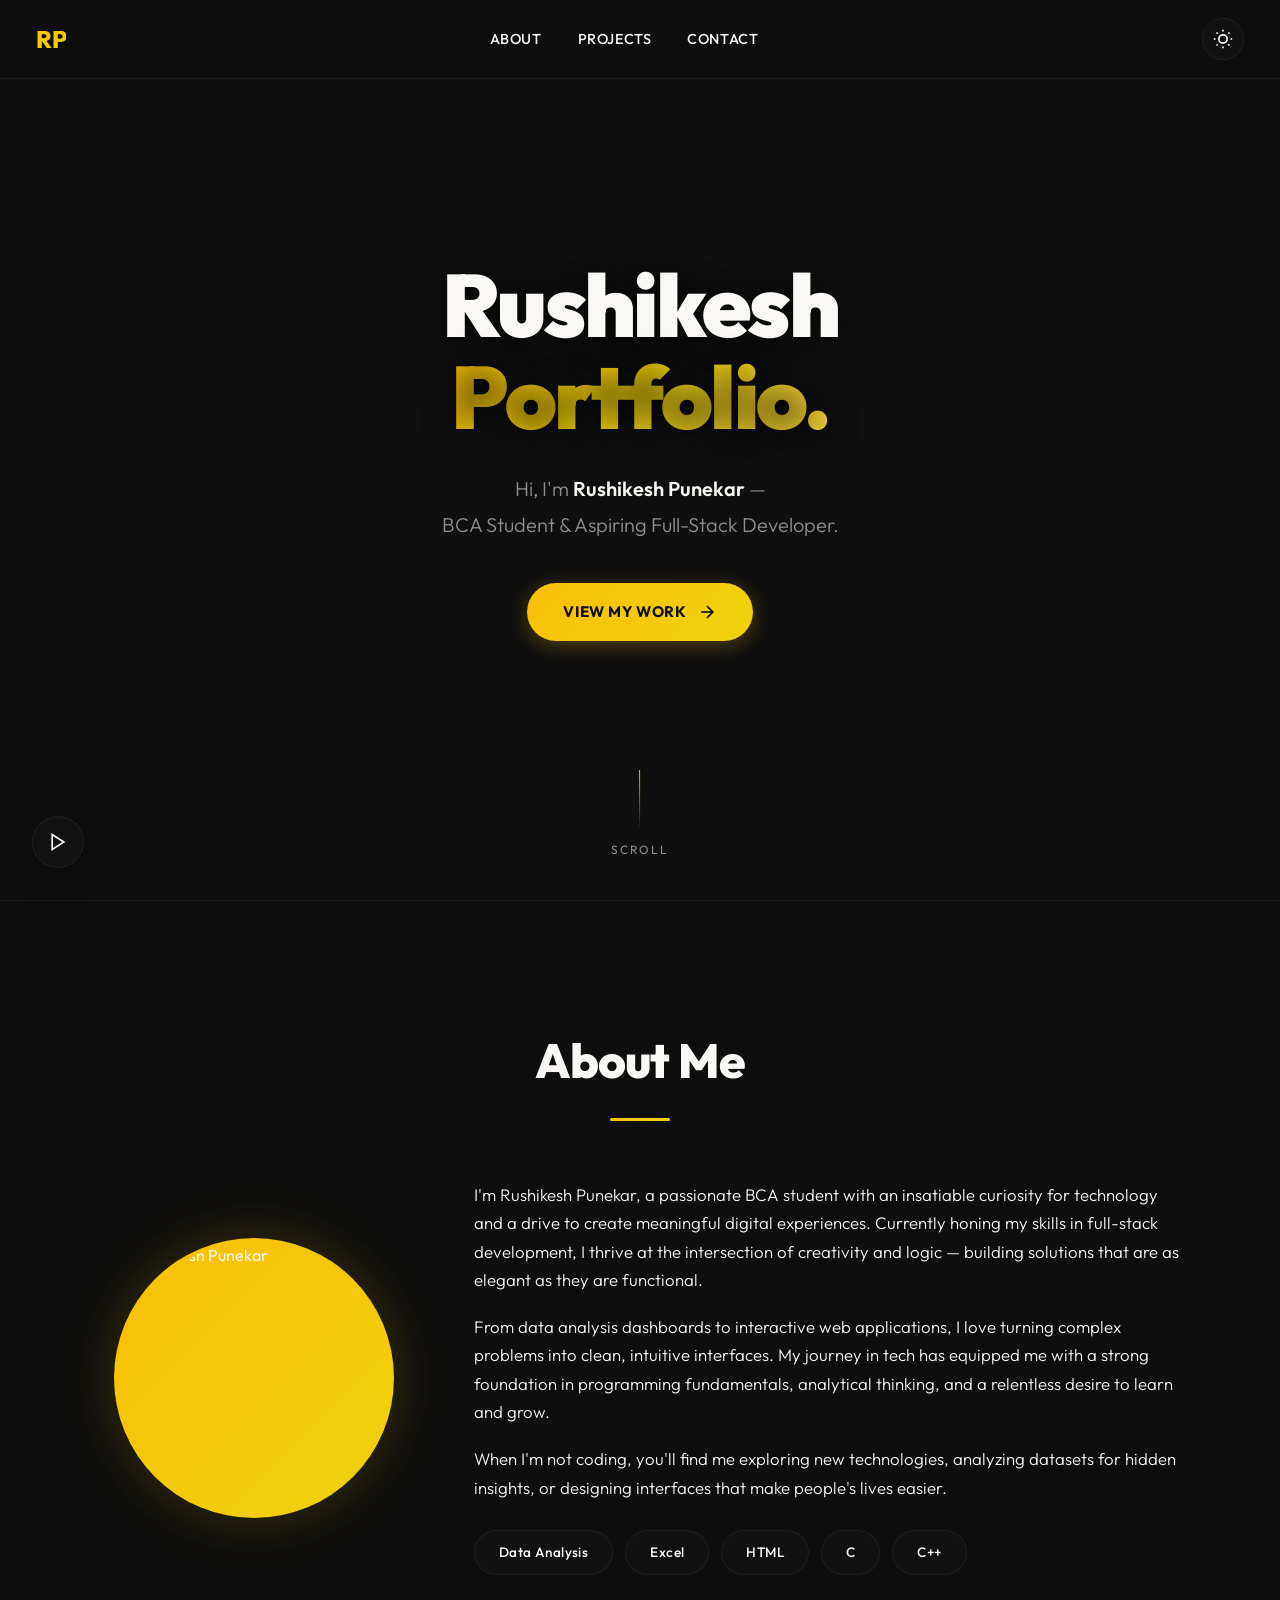
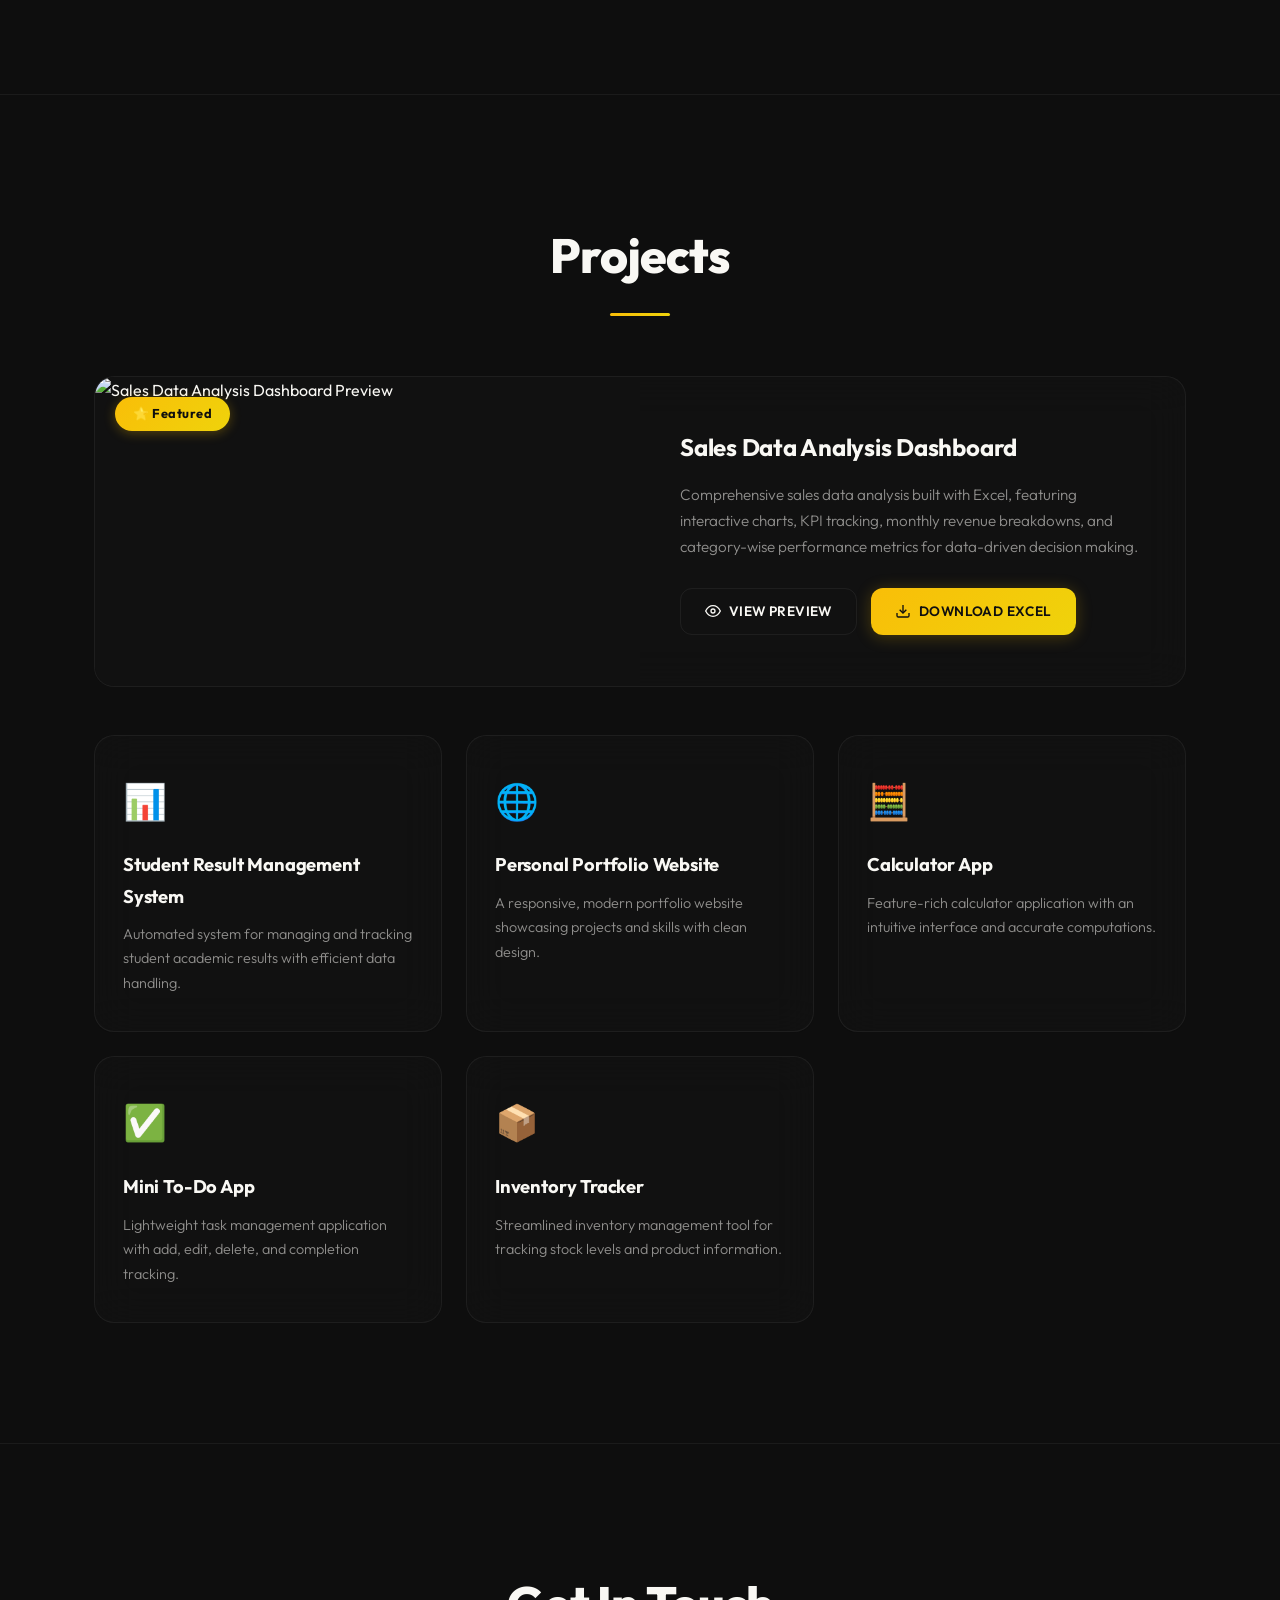
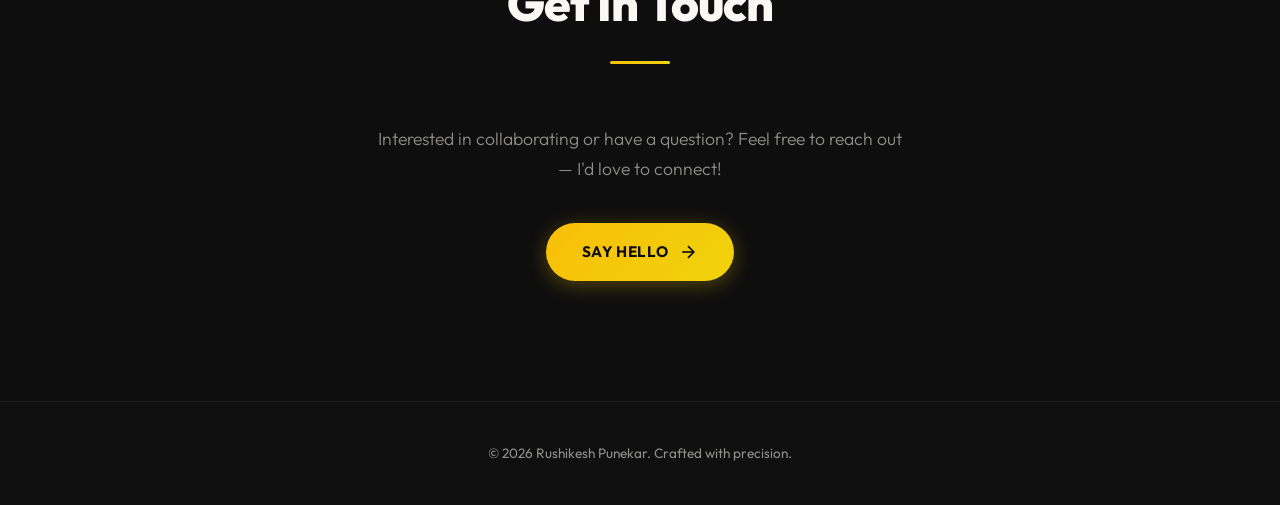
==== index.html @ 8be7f8ee "Add files via upload" ====
<!DOCTYPE html>
<html lang="en" data-theme="dark">

<head>
  <meta charset="UTF-8" />
  <meta name="viewport" content="width=device-width, initial-scale=1.0" />
  <title>Rushikesh Punekar — Developer Portfolio</title>
  <meta name="description"
    content="Portfolio of Rushikesh Punekar — BCA Student & Aspiring Full-Stack Developer. Data Analysis, Web Development, and more." />
  <meta name="theme-color" content="#0F0F0F" />
  <link rel="preconnect" href="https://fonts.googleapis.com" />
  <link rel="preconnect" href="https://fonts.gstatic.com" crossorigin />
  <link href="https://fonts.googleapis.com/css2?family=Outfit:wght@300;400;500;600;700;800;900&display=swap"
    rel="stylesheet" />
  <link rel="stylesheet" href="styles.css" />
</head>

<body>

  <!-- ========== 3D SPLINE BACKGROUND ========== -->
  <div class="spline-bg" id="splineBg" aria-hidden="true"></div>

  <!-- ========== NAVIGATION ========== -->
  <nav class="nav" id="nav">
    <a href="#hero" class="nav__logo">RP</a>
    <ul class="nav__links">
      <li><a href="#about">About</a></li>
      <li><a href="#projects">Projects</a></li>
      <li><a href="#contact">Contact</a></li>
    </ul>
    <button class="theme-toggle" id="themeToggle" aria-label="Toggle theme">
      <svg class="theme-toggle__icon theme-toggle__icon--sun" viewBox="0 0 24 24" fill="none" stroke="currentColor"
        stroke-width="2">
        <circle cx="12" cy="12" r="5"></circle>
        <line x1="12" y1="1" x2="12" y2="3"></line>
        <line x1="12" y1="21" x2="12" y2="23"></line>
        <line x1="4.22" y1="4.22" x2="5.64" y2="5.64"></line>
        <line x1="18.36" y1="18.36" x2="19.78" y2="19.78"></line>
        <line x1="1" y1="12" x2="3" y2="12"></line>
        <line x1="21" y1="12" x2="23" y2="12"></line>
        <line x1="4.22" y1="19.78" x2="5.64" y2="18.36"></line>
        <line x1="18.36" y1="5.64" x2="19.78" y2="4.22"></line>
      </svg>
      <svg class="theme-toggle__icon theme-toggle__icon--moon" viewBox="0 0 24 24" fill="none" stroke="currentColor"
        stroke-width="2">
        <path d="M21 12.79A9 9 0 1 1 11.21 3 7 7 0 0 0 21 12.79z"></path>
      </svg>
    </button>
    <button class="nav__burger" id="navBurger" aria-label="Menu">
      <span></span><span></span><span></span>
    </button>
  </nav>

  <!-- ========== MOBILE MENU ========== -->
  <div class="mobile-menu" id="mobileMenu">
    <ul>
      <li><a href="#about">About</a></li>
      <li><a href="#projects">Projects</a></li>
      <li><a href="#contact">Contact</a></li>
    </ul>
  </div>

  <!-- ========== HERO SECTION ========== -->
  <section class="hero" id="hero">
    <div class="hero__content reveal">
      <h1 class="hero__headline">
        <span class="hero__line">Rushikesh</span>
        <span class="hero__line hero__line--gold">Portfolio.</span>
      </h1>
      <p class="hero__subtext">
        Hi, I'm <strong>Rushikesh Punekar</strong> —<br />
        BCA Student &amp; Aspiring Full-Stack Developer.
      </p>
      <a href="#projects" class="hero__cta">
        View My Work
        <svg width="20" height="20" viewBox="0 0 24 24" fill="none" stroke="currentColor" stroke-width="2">
          <line x1="5" y1="12" x2="19" y2="12"></line>
          <polyline points="12 5 19 12 12 19"></polyline>
        </svg>
      </a>
    </div>
    <div class="hero__scroll-indicator">
      <div class="hero__scroll-line"></div>
      <span>Scroll</span>
    </div>
  </section>

  <!-- ========== ABOUT SECTION ========== -->
  <section class="about" id="about">
    <div class="container">
      <h2 class="section-title reveal">About Me</h2>
      <div class="about__grid">
        <div class="about__image-wrap reveal">
          <div class="about__image-frame">
            <img src="assets/images/profile.jpg" alt="Rushikesh Punekar" class="about__image" loading="lazy" width="320"
              height="320" />
          </div>
        </div>
        <div class="about__content reveal">
          <p class="about__text">
            I'm Rushikesh Punekar, a passionate BCA student with an insatiable curiosity for technology and a
            drive to create meaningful digital experiences. Currently honing my skills in full-stack development,
            I thrive at the intersection of creativity and logic — building solutions that are as elegant as
            they are functional.
          </p>
          <p class="about__text">
            From data analysis dashboards to interactive web applications, I love turning complex problems
            into clean, intuitive interfaces. My journey in tech has equipped me with a strong foundation
            in programming fundamentals, analytical thinking, and a relentless desire to learn and grow.
          </p>
          <p class="about__text">
            When I'm not coding, you'll find me exploring new technologies, analyzing datasets for hidden
            insights, or designing interfaces that make people's lives easier.
          </p>
          <div class="about__skills">
            <span class="skill-pill">Data Analysis</span>
            <span class="skill-pill">Excel</span>
            <span class="skill-pill">HTML</span>
            <span class="skill-pill">C</span>
            <span class="skill-pill">C++</span>
          </div>
        </div>
      </div>
    </div>
  </section>

  <!-- ========== PROJECTS SECTION ========== -->
  <section class="projects" id="projects">
    <div class="container">
      <h2 class="section-title reveal">Projects</h2>

      <!-- Featured Project -->
      <div class="project-card project-card--featured reveal">
        <span class="project-card__badge">⭐ Featured</span>
        <div class="project-card__inner">
          <div class="project-card__preview">
            <img src="assets/images/dashboredpreview.jpg" alt="Sales Data Analysis Dashboard Preview" loading="lazy"
              width="600" height="340" />
          </div>
          <div class="project-card__info">
            <h3 class="project-card__title">Sales Data Analysis Dashboard</h3>
            <p class="project-card__desc">
              Comprehensive sales data analysis built with Excel, featuring interactive charts,
              KPI tracking, monthly revenue breakdowns, and category-wise performance metrics
              for data-driven decision making.
            </p>
            <div class="project-card__actions">
              <button class="btn btn--outline" id="viewPreviewBtn">
                <svg width="16" height="16" viewBox="0 0 24 24" fill="none" stroke="currentColor" stroke-width="2">
                  <path d="M1 12s4-8 11-8 11 8 11 8-4 8-11 8-11-8-11-8z"></path>
                  <circle cx="12" cy="12" r="3"></circle>
                </svg>
                View Preview
              </button>
              <a href="assets/files/dashbored-rushikesh-punekar.xlsx" download class="btn btn--gold">
                <svg width="16" height="16" viewBox="0 0 24 24" fill="none" stroke="currentColor" stroke-width="2">
                  <path d="M21 15v4a2 2 0 0 1-2 2H5a2 2 0 0 1-2-2v-4"></path>
                  <polyline points="7 10 12 15 17 10"></polyline>
                  <line x1="12" y1="15" x2="12" y2="3"></line>
                </svg>
                Download Excel
              </a>
            </div>
          </div>
        </div>
      </div>

      <!-- Other Projects Grid -->
      <div class="projects__grid">
        <div class="project-card project-card--mini reveal">
          <div class="project-card__icon">📊</div>
          <h3 class="project-card__title">Student Result Management System</h3>
          <p class="project-card__desc">Automated system for managing and tracking student academic results with
            efficient data handling.</p>
        </div>
        <div class="project-card project-card--mini reveal">
          <div class="project-card__icon">🌐</div>
          <h3 class="project-card__title">Personal Portfolio Website</h3>
          <p class="project-card__desc">A responsive, modern portfolio website showcasing projects and skills with clean
            design.</p>
        </div>
        <a href="assets/files/calculator.html" target="_blank" class="project-card project-card--mini reveal"
          style="display: block;">
          <div class="project-card__icon">🧮</div>
          <h3 class="project-card__title">Calculator App</h3>
          <p class="project-card__desc">Feature-rich calculator application with an intuitive interface and accurate
            computations.</p>
        </a>
        <div class="project-card project-card--mini reveal">
          <div class="project-card__icon">✅</div>
          <h3 class="project-card__title">Mini To-Do App</h3>
          <p class="project-card__desc">Lightweight task management application with add, edit, delete, and completion
            tracking.</p>
        </div>
        <div class="project-card project-card--mini reveal">
          <div class="project-card__icon">📦</div>
          <h3 class="project-card__title">Inventory Tracker</h3>
          <p class="project-card__desc">Streamlined inventory management tool for tracking stock levels and product
            information.</p>
        </div>
      </div>
    </div>
  </section>

  <!-- ========== CONTACT SECTION ========== -->
  <section class="contact" id="contact">
    <div class="container">
      <h2 class="section-title reveal">Get In Touch</h2>
      <p class="contact__text reveal">
        Interested in collaborating or have a question? Feel free to reach out — I'd love to connect!
      </p>
      <a href="mailto:rushikeshpunekar@example.com" class="hero__cta reveal" style="display:inline-flex;">
        Say Hello
        <svg width="20" height="20" viewBox="0 0 24 24" fill="none" stroke="currentColor" stroke-width="2">
          <line x1="5" y1="12" x2="19" y2="12"></line>
          <polyline points="12 5 19 12 12 19"></polyline>
        </svg>
      </a>
    </div>
  </section>

  <!-- ========== FOOTER ========== -->
  <footer class="footer">
    <p>&copy; 2026 Rushikesh Punekar. Crafted with precision.</p>
  </footer>

  <!-- ========== PREVIEW MODAL ========== -->
  <div class="modal" id="previewModal">
    <div class="modal__overlay"></div>
    <div class="modal__content">
      <button class="modal__close" id="modalClose" aria-label="Close preview">&times;</button>
      <img src="assets/images/dashboredpreview.jpg" alt="Dashboard Preview Full" loading="lazy" />
    </div>
  </div>

  <!-- ========== MUSIC TOGGLE ========== -->
  <button class="music-toggle" id="musicToggle" aria-label="Toggle background music">
    <svg class="music-toggle__icon music-toggle__icon--play" viewBox="0 0 24 24" fill="none" stroke="currentColor"
      stroke-width="2">
      <polygon points="5 3 19 12 5 21 5 3"></polygon>
    </svg>
    <svg class="music-toggle__icon music-toggle__icon--pause" viewBox="0 0 24 24" fill="none" stroke="currentColor"
      stroke-width="2">
      <rect x="6" y="4" width="4" height="16"></rect>
      <rect x="14" y="4" width="4" height="16"></rect>
    </svg>
  </button>
  <audio id="bgMusic" preload="none" loop>
    <source src="assets/audio/background-music.mp4" type="audio/mp4" />
  </audio>

  <script src="script.js"></script>
</body>

</html>
---- styles.css ----
/* ===========================================================
   FERRARI-THEMED PORTFOLIO — STYLES
   =========================================================== */

/* ---- Reset & Base ---- */
*,
*::before,
*::after {
  margin: 0;
  padding: 0;
  box-sizing: border-box;
}

:root {
  /* Typography */
  --font: 'Outfit', system-ui, -apple-system, sans-serif;

  /* Transition */
  --theme-transition: background-color 0.5s ease, color 0.5s ease, border-color 0.5s ease, box-shadow 0.5s ease;

  /* Layout */
  --max-width: 1140px;
  --section-padding: 120px 0;
  --radius: 20px;
  --radius-sm: 12px;
  --radius-pill: 50px;
}

/* ---- Theme: Dark (default) ---- */
[data-theme="dark"] {
  --bg: #0F0F0F;
  --bg-glass: rgba(20, 20, 20, 0.6);
  --bg-glass-border: rgba(249, 190, 8, 0.08);
  --text: #F9F8F4;
  --text-muted: rgba(249, 248, 244, 0.55);
  --gold: #F9BE08;
  --gold-accent: #EFD30B;
  --card-bg: rgba(20, 20, 20, 0.55);
  --card-border: rgba(255, 255, 255, 0.06);
  --card-hover-border: rgba(249, 190, 8, 0.25);
  --nav-bg: rgba(15, 15, 15, 0.75);
  --shadow-gold: 0 0 40px rgba(249, 190, 8, 0.12);
  --shadow-card: 0 8px 32px rgba(0, 0, 0, 0.35);
}

/* ---- Theme: Light ---- */
[data-theme="light"] {
  --bg: #F9F8F4;
  --bg-glass: rgba(255, 255, 255, 0.65);
  --bg-glass-border: rgba(249, 190, 8, 0.12);
  --text: #1A1A19;
  --text-muted: rgba(26, 26, 25, 0.55);
  --gold: #F9BE08;
  --gold-accent: #EFD30B;
  --card-bg: rgba(255, 255, 255, 0.6);
  --card-border: rgba(0, 0, 0, 0.08);
  --card-hover-border: rgba(249, 190, 8, 0.35);
  --nav-bg: rgba(249, 248, 244, 0.8);
  --shadow-gold: 0 0 40px rgba(249, 190, 8, 0.18);
  --shadow-card: 0 8px 32px rgba(0, 0, 0, 0.08);
}

html {
  scroll-behavior: smooth;
  font-size: 16px;
}

body {
  font-family: var(--font);
  background: var(--bg);
  color: var(--text);
  line-height: 1.7;
  overflow-x: hidden;
  transition: var(--theme-transition);
  -webkit-font-smoothing: antialiased;
  -moz-osx-font-smoothing: grayscale;
}

a {
  color: inherit;
  text-decoration: none;
}

img {
  max-width: 100%;
  display: block;
}

button {
  cursor: pointer;
  border: none;
  background: none;
  font-family: var(--font);
  color: var(--text);
}

.container {
  max-width: var(--max-width);
  margin: 0 auto;
  padding: 0 24px;
}

/* ===========================================================
   3D SPLINE BACKGROUND
   =========================================================== */
.spline-bg {
  position: fixed;
  inset: 0;
  z-index: -2;
  pointer-events: none;
  overflow: hidden;
}

.spline-bg iframe {
  width: 100%;
  height: 100%;
  border: none;
}

/* ===========================================================
   NAVIGATION
   =========================================================== */
.nav {
  position: fixed;
  top: 0;
  left: 0;
  width: 100%;
  z-index: 100;
  display: flex;
  align-items: center;
  justify-content: space-between;
  padding: 18px 36px;
  background: var(--nav-bg);
  backdrop-filter: blur(20px);
  -webkit-backdrop-filter: blur(20px);
  border-bottom: 1px solid var(--card-border);
  transition: var(--theme-transition);
}

.nav__logo {
  font-size: 1.5rem;
  font-weight: 800;
  letter-spacing: -0.02em;
  background: linear-gradient(135deg, var(--gold), var(--gold-accent));
  -webkit-background-clip: text;
  -webkit-text-fill-color: transparent;
  background-clip: text;
}

.nav__links {
  display: flex;
  list-style: none;
  gap: 36px;
}

.nav__links a {
  font-size: 0.9rem;
  font-weight: 500;
  letter-spacing: 0.04em;
  text-transform: uppercase;
  position: relative;
  transition: color 0.3s ease;
}

.nav__links a::after {
  content: '';
  position: absolute;
  bottom: -4px;
  left: 0;
  width: 0;
  height: 2px;
  background: var(--gold);
  transition: width 0.3s ease;
}

.nav__links a:hover {
  color: var(--gold);
}

.nav__links a:hover::after {
  width: 100%;
}

.theme-toggle {
  width: 42px;
  height: 42px;
  border-radius: 50%;
  display: flex;
  align-items: center;
  justify-content: center;
  background: var(--bg-glass);
  border: 1px solid var(--card-border);
  transition: var(--theme-transition), transform 0.3s ease;
  margin-left: 20px;
}

.theme-toggle:hover {
  transform: rotate(30deg) scale(1.1);
  border-color: var(--gold);
}

.theme-toggle__icon {
  width: 20px;
  height: 20px;
}

[data-theme="dark"] .theme-toggle__icon--sun {
  display: block;
}

[data-theme="dark"] .theme-toggle__icon--moon {
  display: none;
}

[data-theme="light"] .theme-toggle__icon--sun {
  display: none;
}

[data-theme="light"] .theme-toggle__icon--moon {
  display: block;
}

.nav__burger {
  display: none;
  flex-direction: column;
  gap: 5px;
  padding: 6px;
  z-index: 110;
}

.nav__burger span {
  display: block;
  width: 24px;
  height: 2px;
  background: var(--text);
  transition: all 0.3s ease;
  border-radius: 2px;
}

.nav__burger.active span:nth-child(1) {
  transform: translateY(7px) rotate(45deg);
}

.nav__burger.active span:nth-child(2) {
  opacity: 0;
}

.nav__burger.active span:nth-child(3) {
  transform: translateY(-7px) rotate(-45deg);
}

/* Mobile menu */
.mobile-menu {
  position: fixed;
  top: 0;
  right: -100%;
  width: 280px;
  height: 100vh;
  background: var(--nav-bg);
  backdrop-filter: blur(30px);
  -webkit-backdrop-filter: blur(30px);
  z-index: 105;
  display: flex;
  align-items: center;
  justify-content: center;
  transition: right 0.4s cubic-bezier(0.4, 0, 0.2, 1);
}

.mobile-menu.active {
  right: 0;
}

.mobile-menu ul {
  list-style: none;
  text-align: center;
}

.mobile-menu ul li {
  margin-bottom: 32px;
}

.mobile-menu ul a {
  font-size: 1.3rem;
  font-weight: 600;
  letter-spacing: 0.06em;
  text-transform: uppercase;
  transition: color 0.3s ease;
}

.mobile-menu ul a:hover {
  color: var(--gold);
}

/* ===========================================================
   HERO SECTION
   =========================================================== */
.hero {
  min-height: 100vh;
  display: flex;
  align-items: center;
  justify-content: center;
  position: relative;
  padding: 0 24px;
  text-align: center;
}

.hero__content {
  max-width: 800px;
  background: radial-gradient(ellipse at center, rgba(15, 15, 15, 0.55) 0%, transparent 75%);
  padding: 60px 40px;
  border-radius: 40px;
}

.hero__headline {
  font-size: clamp(2.8rem, 7vw, 5.5rem);
  font-weight: 900;
  line-height: 1.05;
  letter-spacing: -0.03em;
  margin-bottom: 28px;
  text-shadow: 0 2px 30px rgba(0, 0, 0, 0.6);
}

.hero__line {
  display: block;
}

.hero__line--gold {
  background: linear-gradient(135deg, var(--gold), var(--gold-accent), #ffdd44);
  -webkit-background-clip: text;
  -webkit-text-fill-color: transparent;
  background-clip: text;
}

.hero__subtext {
  font-size: clamp(1rem, 2vw, 1.25rem);
  color: var(--text-muted);
  margin-bottom: 40px;
  font-weight: 300;
  line-height: 1.8;
}

.hero__subtext strong {
  color: var(--text);
  font-weight: 600;
}

.hero__cta {
  display: inline-flex;
  align-items: center;
  gap: 10px;
  padding: 16px 36px;
  background: linear-gradient(135deg, var(--gold), var(--gold-accent));
  color: #0F0F0F;
  font-weight: 700;
  font-size: 0.95rem;
  letter-spacing: 0.04em;
  text-transform: uppercase;
  border-radius: var(--radius-pill);
  transition: all 0.4s ease;
  box-shadow: 0 4px 20px rgba(249, 190, 8, 0.3);
}

.hero__cta:hover {
  transform: translateY(-3px);
  box-shadow: var(--shadow-gold), 0 6px 30px rgba(249, 190, 8, 0.45);
}

.hero__scroll-indicator {
  position: absolute;
  bottom: 40px;
  left: 50%;
  transform: translateX(-50%);
  display: flex;
  flex-direction: column;
  align-items: center;
  gap: 10px;
  color: var(--text-muted);
  font-size: 0.75rem;
  letter-spacing: 0.15em;
  text-transform: uppercase;
}

.hero__scroll-line {
  width: 1px;
  height: 60px;
  background: linear-gradient(to bottom, var(--gold), transparent);
  animation: scrollPulse 2s ease-in-out infinite;
}

@keyframes scrollPulse {

  0%,
  100% {
    opacity: 0.3;
    transform: scaleY(0.6);
  }

  50% {
    opacity: 1;
    transform: scaleY(1);
  }
}

/* ===========================================================
   SECTION TITLE
   =========================================================== */
.section-title {
  font-size: clamp(2rem, 4vw, 3rem);
  font-weight: 800;
  letter-spacing: -0.02em;
  margin-bottom: 60px;
  text-align: center;
  position: relative;
}

.section-title::after {
  content: '';
  display: block;
  width: 60px;
  height: 3px;
  background: linear-gradient(90deg, var(--gold), var(--gold-accent));
  margin: 16px auto 0;
  border-radius: 2px;
}

/* ===========================================================
   ABOUT SECTION
   =========================================================== */
.about {
  padding: var(--section-padding);
  position: relative;
}

.about::before {
  content: '';
  position: absolute;
  inset: 0;
  background: var(--bg);
  opacity: 0.92;
  z-index: -1;
  border-top: 1px solid var(--card-border);
  border-bottom: 1px solid var(--card-border);
}

.about__grid {
  display: grid;
  grid-template-columns: 320px 1fr;
  gap: 60px;
  align-items: center;
}

.about__image-frame {
  width: 280px;
  height: 280px;
  border-radius: 50%;
  padding: 4px;
  background: linear-gradient(135deg, var(--gold), var(--gold-accent), #ffdd44, var(--gold));
  background-size: 300% 300%;
  animation: gradientRotate 4s ease infinite, floatImage 6s ease-in-out infinite;
  box-shadow: 0 0 50px rgba(249, 190, 8, 0.15), 0 0 100px rgba(249, 190, 8, 0.05);
  margin: 0 auto;
}

.about__image {
  width: 100%;
  height: 100%;
  border-radius: 50%;
  object-fit: cover;
}

@keyframes gradientRotate {
  0% {
    background-position: 0% 50%;
  }

  50% {
    background-position: 100% 50%;
  }

  100% {
    background-position: 0% 50%;
  }
}

@keyframes floatImage {

  0%,
  100% {
    transform: translateY(0);
  }

  50% {
    transform: translateY(-12px);
  }
}

.about__text {
  color: var(--text);
  margin-bottom: 18px;
  font-size: 1.05rem;
  font-weight: 300;
}

.about__skills {
  display: flex;
  flex-wrap: wrap;
  gap: 12px;
  margin-top: 28px;
}

.skill-pill {
  padding: 10px 24px;
  background: var(--bg-glass);
  border: 1px solid var(--card-border);
  border-radius: var(--radius-pill);
  font-size: 0.85rem;
  font-weight: 500;
  letter-spacing: 0.03em;
  backdrop-filter: blur(10px);
  -webkit-backdrop-filter: blur(10px);
  transition: all 0.35s ease;
  cursor: default;
}

.skill-pill:hover {
  border-color: var(--gold);
  background: rgba(249, 190, 8, 0.08);
  color: var(--gold);
  transform: translateY(-3px);
  box-shadow: 0 4px 20px rgba(249, 190, 8, 0.12);
}

/* ===========================================================
   PROJECTS SECTION
   =========================================================== */
.projects {
  padding: var(--section-padding);
  position: relative;
}

.projects::before {
  content: '';
  position: absolute;
  inset: 0;
  background: var(--bg);
  opacity: 0.92;
  z-index: -1;
}

.project-card {
  background: var(--card-bg);
  border: 1px solid var(--card-border);
  border-radius: var(--radius);
  backdrop-filter: blur(20px);
  -webkit-backdrop-filter: blur(20px);
  transition: all 0.4s ease;
  overflow: hidden;
  position: relative;
}

.project-card:hover {
  transform: translateY(-6px);
  border-color: var(--card-hover-border);
  box-shadow: var(--shadow-gold);
}

/* Featured project */
.project-card--featured {
  padding: 0;
  margin-bottom: 48px;
}

.project-card__badge {
  position: absolute;
  top: 20px;
  left: 20px;
  padding: 6px 18px;
  background: linear-gradient(135deg, var(--gold), var(--gold-accent));
  color: #0F0F0F;
  font-weight: 700;
  font-size: 0.8rem;
  border-radius: var(--radius-pill);
  letter-spacing: 0.04em;
  z-index: 5;
  box-shadow: 0 2px 12px rgba(249, 190, 8, 0.3);
}

.project-card__inner {
  display: grid;
  grid-template-columns: 1fr 1fr;
  gap: 0;
}

.project-card__preview {
  overflow: hidden;
  background: #111;
}

.project-card__preview img {
  width: 100%;
  height: 100%;
  object-fit: cover;
  transition: transform 0.6s ease;
}

.project-card--featured:hover .project-card__preview img {
  transform: scale(1.05);
}

.project-card__info {
  padding: 48px 40px;
  display: flex;
  flex-direction: column;
  justify-content: center;
}

.project-card__title {
  font-size: 1.5rem;
  font-weight: 700;
  margin-bottom: 14px;
  letter-spacing: -0.01em;
}

.project-card__desc {
  color: var(--text-muted);
  font-size: 0.95rem;
  font-weight: 300;
  line-height: 1.7;
  margin-bottom: 28px;
}

.project-card__actions {
  display: flex;
  gap: 14px;
  flex-wrap: wrap;
}

/* Buttons */
.btn {
  display: inline-flex;
  align-items: center;
  gap: 8px;
  padding: 12px 24px;
  font-weight: 600;
  font-size: 0.85rem;
  letter-spacing: 0.03em;
  border-radius: var(--radius-sm);
  transition: all 0.35s ease;
  text-transform: uppercase;
}

.btn--outline {
  border: 1px solid var(--card-border);
  background: transparent;
  color: var(--text);
}

.btn--outline:hover {
  border-color: var(--gold);
  color: var(--gold);
  background: rgba(249, 190, 8, 0.06);
}

.btn--gold {
  background: linear-gradient(135deg, var(--gold), var(--gold-accent));
  color: #0F0F0F;
  border: none;
  box-shadow: 0 2px 16px rgba(249, 190, 8, 0.25);
}

.btn--gold:hover {
  transform: translateY(-2px);
  box-shadow: 0 4px 24px rgba(249, 190, 8, 0.4);
}

/* Mini project cards */
.projects__grid {
  display: grid;
  grid-template-columns: repeat(auto-fill, minmax(300px, 1fr));
  gap: 24px;
}

.project-card--mini {
  padding: 36px 28px;
}

.project-card__icon {
  font-size: 2.2rem;
  margin-bottom: 18px;
}

.project-card--mini .project-card__title {
  font-size: 1.15rem;
  margin-bottom: 10px;
}

.project-card--mini .project-card__desc {
  font-size: 0.9rem;
  margin-bottom: 0;
}

/* ===========================================================
   CONTACT SECTION
   =========================================================== */
.contact {
  padding: var(--section-padding);
  text-align: center;
  position: relative;
}

.contact::before {
  content: '';
  position: absolute;
  inset: 0;
  background: var(--bg);
  opacity: 0.92;
  z-index: -1;
  border-top: 1px solid var(--card-border);
}

.contact__text {
  color: var(--text-muted);
  font-size: 1.1rem;
  max-width: 540px;
  margin: 0 auto 40px;
  font-weight: 300;
}

/* ===========================================================
   FOOTER
   =========================================================== */
.footer {
  text-align: center;
  padding: 40px 24px;
  color: var(--text-muted);
  font-size: 0.85rem;
  border-top: 1px solid var(--card-border);
  background: var(--bg);
  position: relative;
  z-index: 1;
}

/* ===========================================================
   PREVIEW MODAL
   =========================================================== */
.modal {
  position: fixed;
  inset: 0;
  z-index: 1000;
  display: flex;
  align-items: center;
  justify-content: center;
  opacity: 0;
  visibility: hidden;
  transition: all 0.4s ease;
}

.modal.active {
  opacity: 1;
  visibility: visible;
}

.modal__overlay {
  position: absolute;
  inset: 0;
  background: rgba(0, 0, 0, 0.85);
  backdrop-filter: blur(8px);
}

.modal__content {
  position: relative;
  max-width: 900px;
  max-height: 85vh;
  border-radius: var(--radius);
  overflow: hidden;
  box-shadow: 0 24px 80px rgba(0, 0, 0, 0.5);
  transform: scale(0.9);
  transition: transform 0.4s ease;
}

.modal.active .modal__content {
  transform: scale(1);
}

.modal__content img {
  width: 100%;
  height: auto;
}

.modal__close {
  position: absolute;
  top: 16px;
  right: 16px;
  width: 40px;
  height: 40px;
  border-radius: 50%;
  background: rgba(0, 0, 0, 0.6);
  color: #fff;
  font-size: 1.5rem;
  display: flex;
  align-items: center;
  justify-content: center;
  z-index: 10;
  transition: all 0.3s ease;
}

.modal__close:hover {
  background: var(--gold);
  color: #0F0F0F;
}

/* ===========================================================
   MUSIC TOGGLE
   =========================================================== */
.music-toggle {
  position: fixed;
  bottom: 32px;
  left: 32px;
  width: 52px;
  height: 52px;
  border-radius: 50%;
  background: var(--bg-glass);
  border: 1px solid var(--card-border);
  backdrop-filter: blur(20px);
  -webkit-backdrop-filter: blur(20px);
  display: flex;
  align-items: center;
  justify-content: center;
  z-index: 100;
  transition: all 0.35s ease;
  box-shadow: var(--shadow-card);
}

.music-toggle:hover {
  border-color: var(--gold);
  transform: scale(1.1);
  box-shadow: var(--shadow-gold);
}

.music-toggle__icon {
  width: 20px;
  height: 20px;
}

.music-toggle__icon--pause {
  display: none;
}

.music-toggle.playing .music-toggle__icon--play {
  display: none;
}

.music-toggle.playing .music-toggle__icon--pause {
  display: block;
}

.music-toggle.playing {
  border-color: var(--gold);
  animation: musicPulse 2s ease-in-out infinite;
}

@keyframes musicPulse {

  0%,
  100% {
    box-shadow: 0 0 0 0 rgba(249, 190, 8, 0.2);
  }

  50% {
    box-shadow: 0 0 0 12px rgba(249, 190, 8, 0);
  }
}

/* ===========================================================
   REVEAL ANIMATION
   =========================================================== */
.reveal {
  opacity: 0;
  transform: translateY(40px);
  transition: opacity 0.7s ease, transform 0.7s ease;
}

.reveal.visible {
  opacity: 1;
  transform: translateY(0);
}

/* ===========================================================
   RESPONSIVE
   =========================================================== */
@media (max-width: 900px) {
  .nav__links {
    display: none;
  }

  .nav__burger {
    display: flex;
  }

  .about__grid {
    grid-template-columns: 1fr;
    text-align: center;
    gap: 40px;
  }

  .about__skills {
    justify-content: center;
  }

  .project-card__inner {
    grid-template-columns: 1fr;
  }

  .project-card__preview {
    height: 220px;
  }

  .project-card__info {
    padding: 28px 24px;
  }
}

@media (max-width: 600px) {
  .nav {
    padding: 14px 20px;
  }

  .hero__headline {
    font-size: clamp(2rem, 9vw, 3.5rem);
  }

  .about__image-frame {
    width: 220px;
    height: 220px;
  }

  .projects__grid {
    grid-template-columns: 1fr;
  }

  .project-card__actions {
    flex-direction: column;
  }

  .btn {
    width: 100%;
    justify-content: center;
  }

  .music-toggle {
    bottom: 20px;
    left: 20px;
    width: 44px;
    height: 44px;
  }
}

/* Reduced motion */
@media (prefers-reduced-motion: reduce) {

  *,
  *::before,
  *::after {
    animation-duration: 0.01ms !important;
    animation-iteration-count: 1 !important;
    transition-duration: 0.01ms !important;
  }

  .spline-bg {
    display: none;
  }
}
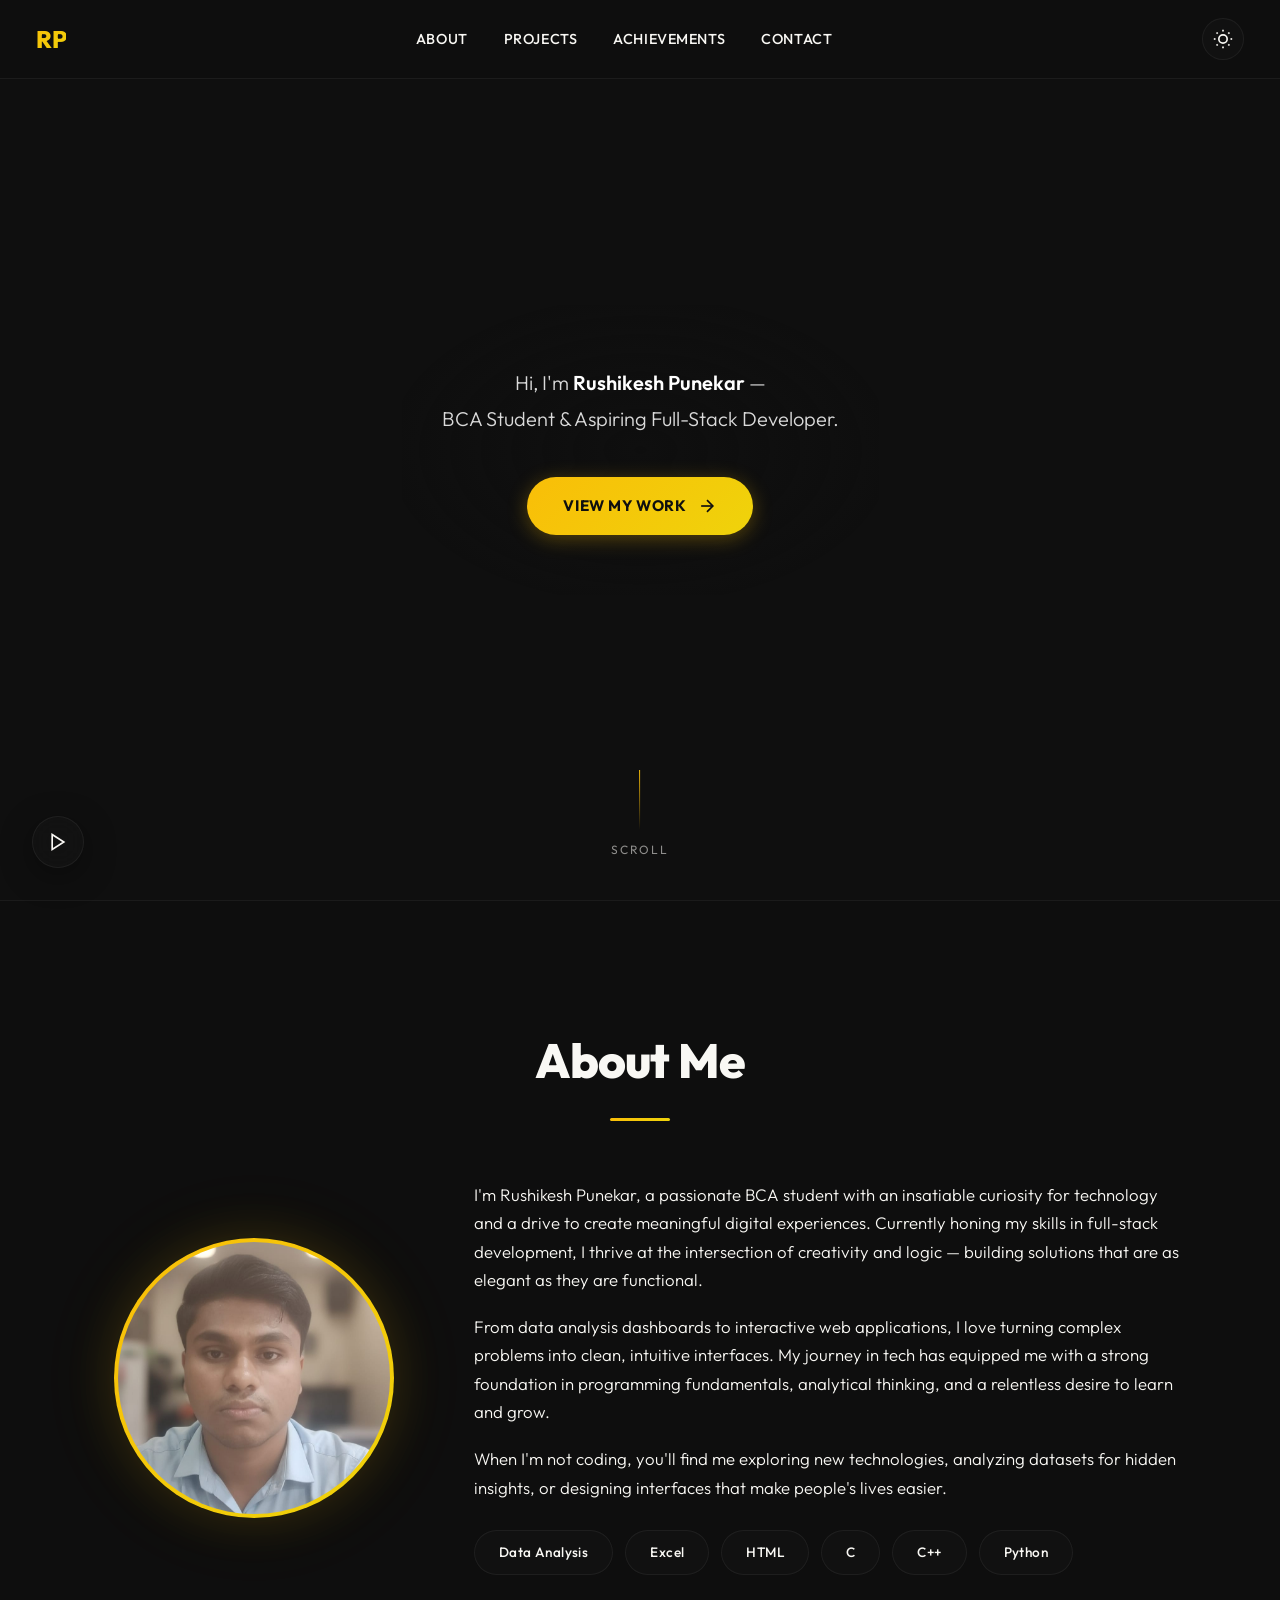
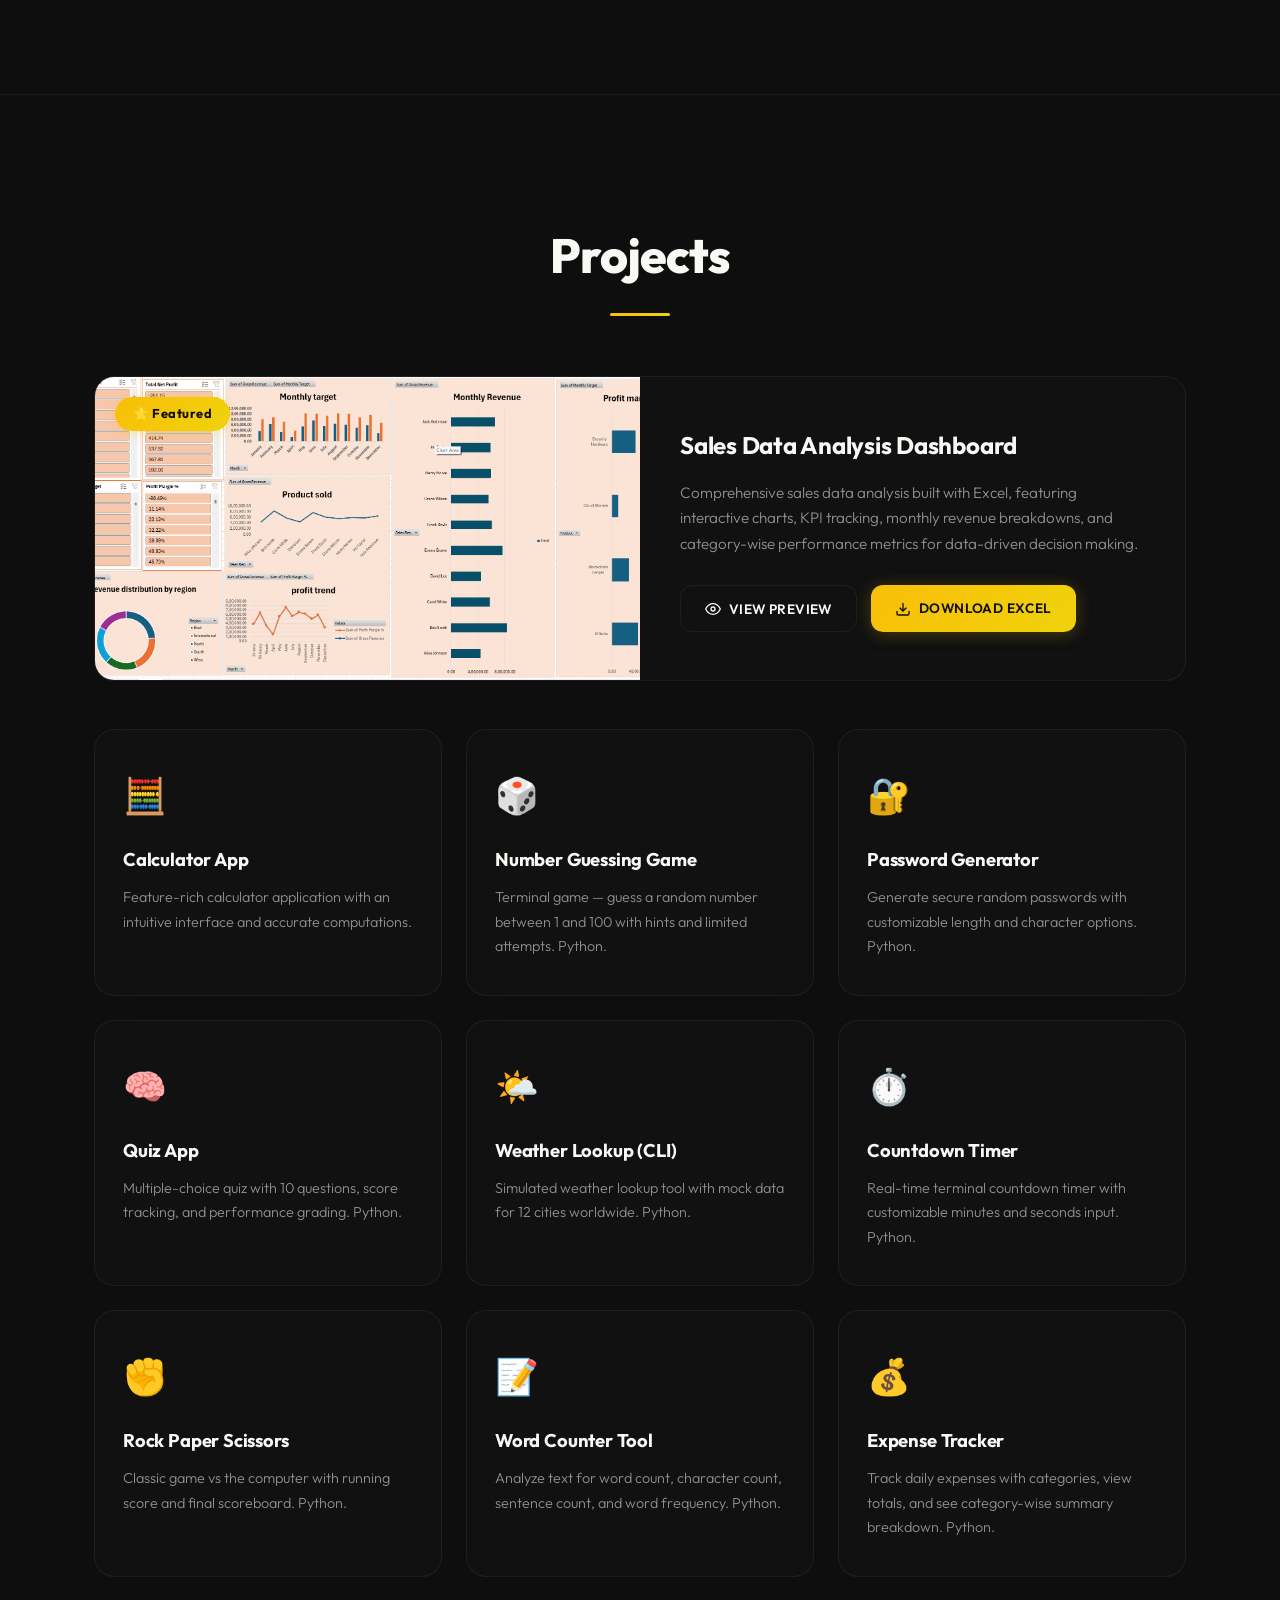
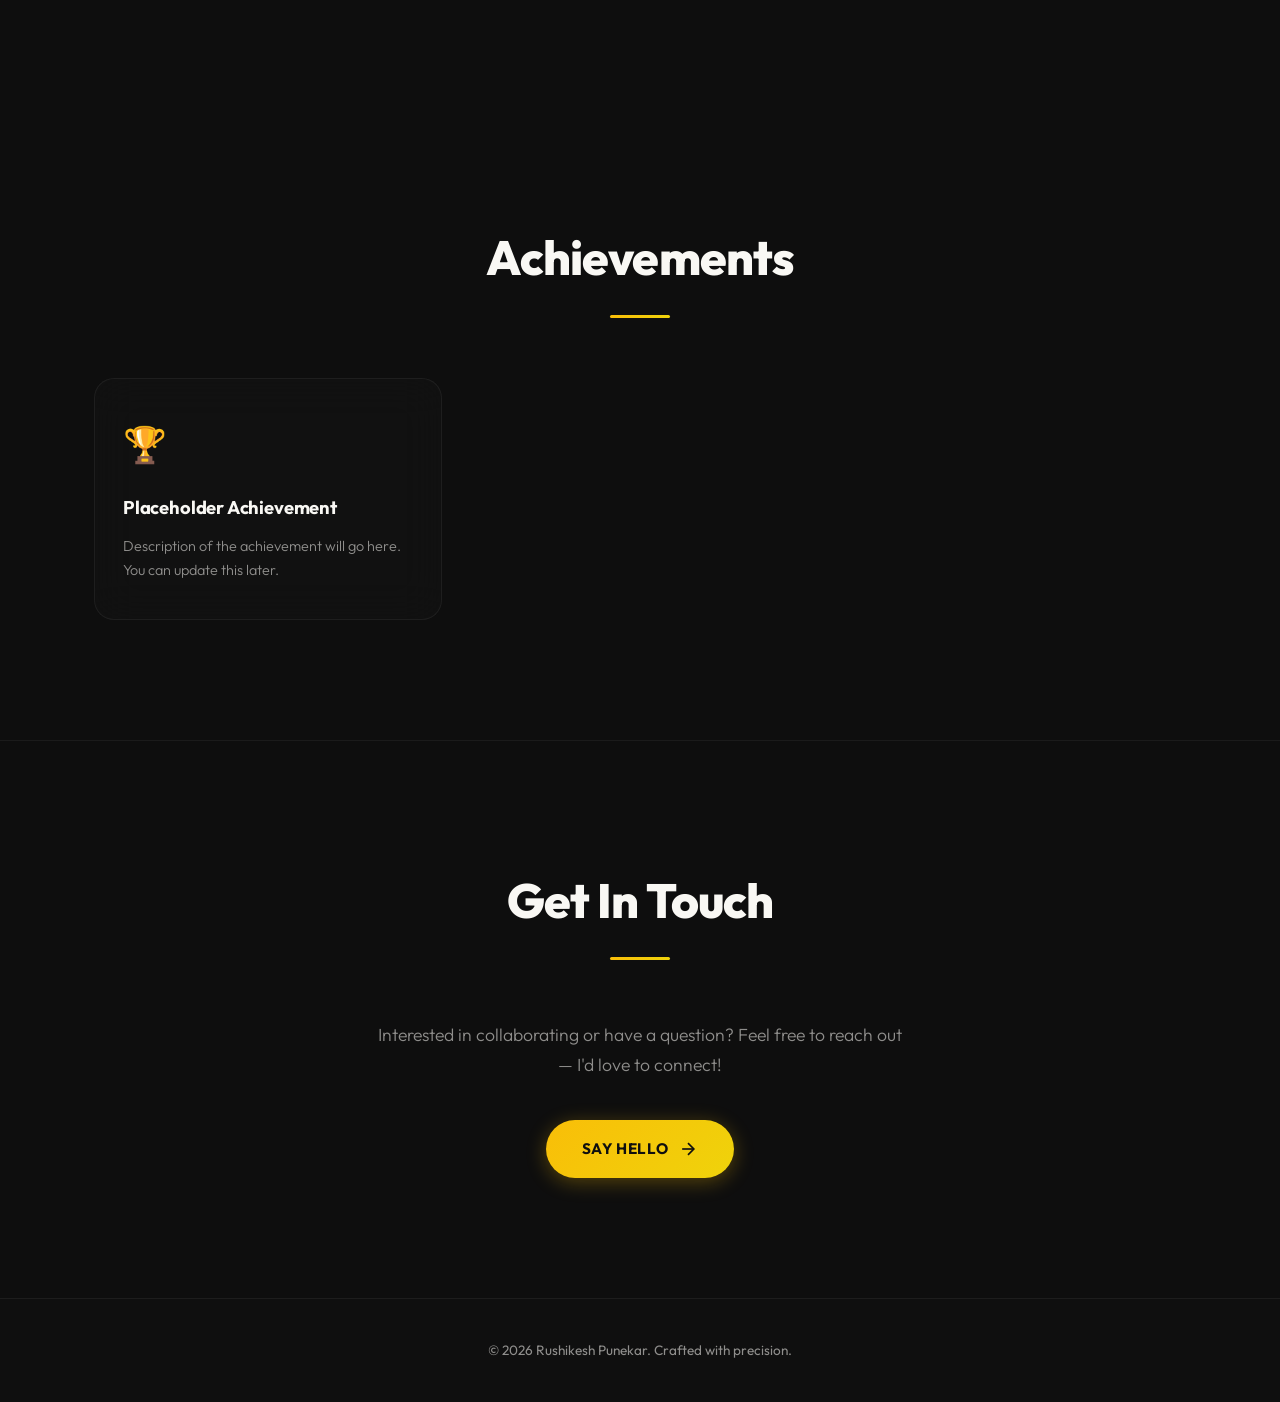
==== commit 03bb5b47: "Add files via upload" ====
--- a/index.html
+++ b/index.html
@@ -18,7 +18,11 @@
 <body>
 
   <!-- ========== 3D SPLINE BACKGROUND ========== -->
-  <div class="spline-bg" id="splineBg" aria-hidden="true"></div>
+  <div class="spline-bg" id="splineBg" aria-hidden="true">
+    <iframe src='https://my.spline.design/f12025szferraribolid-w9k1m25hCspJIAdtPYdnxAeL/' frameborder='0' width='100%'
+      height='100%' loading='lazy' allow='autoplay; camera; microphone; geolocation; xr-spatial-tracking'
+      title='3D Spline Background'></iframe>
+  </div>
 
   <!-- ========== NAVIGATION ========== -->
   <nav class="nav" id="nav">
@@ -26,6 +30,7 @@
     <ul class="nav__links">
       <li><a href="#about">About</a></li>
       <li><a href="#projects">Projects</a></li>
+      <li><a href="#achievements">Achievements</a></li>
       <li><a href="#contact">Contact</a></li>
     </ul>
     <button class="theme-toggle" id="themeToggle" aria-label="Toggle theme">
@@ -56,6 +61,7 @@
     <ul>
       <li><a href="#about">About</a></li>
       <li><a href="#projects">Projects</a></li>
+      <li><a href="#achievements">Achievements</a></li>
       <li><a href="#contact">Contact</a></li>
     </ul>
   </div>
@@ -63,10 +69,7 @@
   <!-- ========== HERO SECTION ========== -->
   <section class="hero" id="hero">
     <div class="hero__content reveal">
-      <h1 class="hero__headline">
-        <span class="hero__line">Rushikesh</span>
-        <span class="hero__line hero__line--gold">Portfolio.</span>
-      </h1>
+
       <p class="hero__subtext">
         Hi, I'm <strong>Rushikesh Punekar</strong> —<br />
         BCA Student &amp; Aspiring Full-Stack Developer.
@@ -118,6 +121,7 @@
             <span class="skill-pill">HTML</span>
             <span class="skill-pill">C</span>
             <span class="skill-pill">C++</span>
+            <span class="skill-pill">Python</span>
           </div>
         </div>
       </div>
@@ -167,18 +171,6 @@
 
       <!-- Other Projects Grid -->
       <div class="projects__grid">
-        <div class="project-card project-card--mini reveal">
-          <div class="project-card__icon">📊</div>
-          <h3 class="project-card__title">Student Result Management System</h3>
-          <p class="project-card__desc">Automated system for managing and tracking student academic results with
-            efficient data handling.</p>
-        </div>
-        <div class="project-card project-card--mini reveal">
-          <div class="project-card__icon">🌐</div>
-          <h3 class="project-card__title">Personal Portfolio Website</h3>
-          <p class="project-card__desc">A responsive, modern portfolio website showcasing projects and skills with clean
-            design.</p>
-        </div>
         <a href="assets/files/calculator.html" target="_blank" class="project-card project-card--mini reveal"
           style="display: block;">
           <div class="project-card__icon">🧮</div>
@@ -186,18 +178,77 @@
           <p class="project-card__desc">Feature-rich calculator application with an intuitive interface and accurate
             computations.</p>
         </a>
-        <div class="project-card project-card--mini reveal">
-          <div class="project-card__icon">✅</div>
-          <h3 class="project-card__title">Mini To-Do App</h3>
-          <p class="project-card__desc">Lightweight task management application with add, edit, delete, and completion
-            tracking.</p>
-        </div>
-        <div class="project-card project-card--mini reveal">
-          <div class="project-card__icon">📦</div>
-          <h3 class="project-card__title">Inventory Tracker</h3>
-          <p class="project-card__desc">Streamlined inventory management tool for tracking stock levels and product
-            information.</p>
-        </div>
+        <a href="assets/files/python-projects/number_guessing_game.py" download
+          class="project-card project-card--mini reveal" style="display: block;">
+          <div class="project-card__icon">🎲</div>
+          <h3 class="project-card__title">Number Guessing Game</h3>
+          <p class="project-card__desc">Terminal game — guess a random number between 1 and 100 with hints and limited
+            attempts. Python.</p>
+        </a>
+        <a href="assets/files/python-projects/password_generator.py" download
+          class="project-card project-card--mini reveal" style="display: block;">
+          <div class="project-card__icon">🔐</div>
+          <h3 class="project-card__title">Password Generator</h3>
+          <p class="project-card__desc">Generate secure random passwords with customizable length and character options.
+            Python.</p>
+        </a>
+        <a href="assets/files/python-projects/quiz_app.py" download class="project-card project-card--mini reveal"
+          style="display: block;">
+          <div class="project-card__icon">🧠</div>
+          <h3 class="project-card__title">Quiz App</h3>
+          <p class="project-card__desc">Multiple-choice quiz with 10 questions, score tracking, and performance grading.
+            Python.</p>
+        </a>
+        <a href="assets/files/python-projects/weather_app.py" download class="project-card project-card--mini reveal"
+          style="display: block;">
+          <div class="project-card__icon">🌤️</div>
+          <h3 class="project-card__title">Weather Lookup (CLI)</h3>
+          <p class="project-card__desc">Simulated weather lookup tool with mock data for 12 cities worldwide. Python.
+          </p>
+        </a>
+        <a href="assets/files/python-projects/countdown_timer.py" download
+          class="project-card project-card--mini reveal" style="display: block;">
+          <div class="project-card__icon">⏱️</div>
+          <h3 class="project-card__title">Countdown Timer</h3>
+          <p class="project-card__desc">Real-time terminal countdown timer with customizable minutes and seconds input.
+            Python.</p>
+        </a>
+        <a href="assets/files/python-projects/rock_paper_scissors.py" download
+          class="project-card project-card--mini reveal" style="display: block;">
+          <div class="project-card__icon">✊</div>
+          <h3 class="project-card__title">Rock Paper Scissors</h3>
+          <p class="project-card__desc">Classic game vs the computer with running score and final scoreboard. Python.
+          </p>
+        </a>
+        <a href="assets/files/python-projects/word_counter.py" download class="project-card project-card--mini reveal"
+          style="display: block;">
+          <div class="project-card__icon">📝</div>
+          <h3 class="project-card__title">Word Counter Tool</h3>
+          <p class="project-card__desc">Analyze text for word count, character count, sentence count, and word
+            frequency. Python.</p>
+        </a>
+        <a href="assets/files/python-projects/expense_tracker.py" download
+          class="project-card project-card--mini reveal" style="display: block;">
+          <div class="project-card__icon">💰</div>
+          <h3 class="project-card__title">Expense Tracker</h3>
+          <p class="project-card__desc">Track daily expenses with categories, view totals, and see category-wise summary
+            breakdown. Python.</p>
+        </a>
+      </div>
+    </div>
+  </section>
+
+  <!-- ========== ACHIEVEMENTS SECTION ========== -->
+  <section class="achievements" id="achievements">
+    <div class="container">
+      <h2 class="section-title reveal">Achievements</h2>
+      <div class="projects__grid">
+        <!-- Add your achievements here using project-card--mini -->
+        <a href="#" class="project-card project-card--mini reveal" style="display: block;">
+          <div class="project-card__icon">🏆</div>
+          <h3 class="project-card__title">Placeholder Achievement</h3>
+          <p class="project-card__desc">Description of the achievement will go here. You can update this later.</p>
+        </a>
       </div>
     </div>
   </section>
--- a/styles.css
+++ b/styles.css
@@ -107,7 +107,8 @@
   position: fixed;
   inset: 0;
   z-index: -2;
-  pointer-events: none;
+  pointer-events: auto;
+  /* Allow interaction with the 3D scene */
   overflow: hidden;
 }
 
@@ -333,14 +334,16 @@
 
 .hero__subtext {
   font-size: clamp(1rem, 2vw, 1.25rem);
-  color: var(--text-muted);
+  color: rgba(255, 255, 255, 0.85);
+  /* Always white */
   margin-bottom: 40px;
   font-weight: 300;
   line-height: 1.8;
 }
 
 .hero__subtext strong {
-  color: var(--text);
+  color: #ffffff;
+  /* Always white */
   font-weight: 600;
 }
 
@@ -539,6 +542,23 @@
 }
 
 .projects::before {
+  content: '';
+  position: absolute;
+  inset: 0;
+  background: var(--bg);
+  opacity: 0.92;
+  z-index: -1;
+}
+
+/* ===========================================================
+   ACHIEVEMENTS SECTION
+   =========================================================== */
+.achievements {
+  padding: var(--section-padding);
+  position: relative;
+}
+
+.achievements::before {
   content: '';
   position: absolute;
   inset: 0;
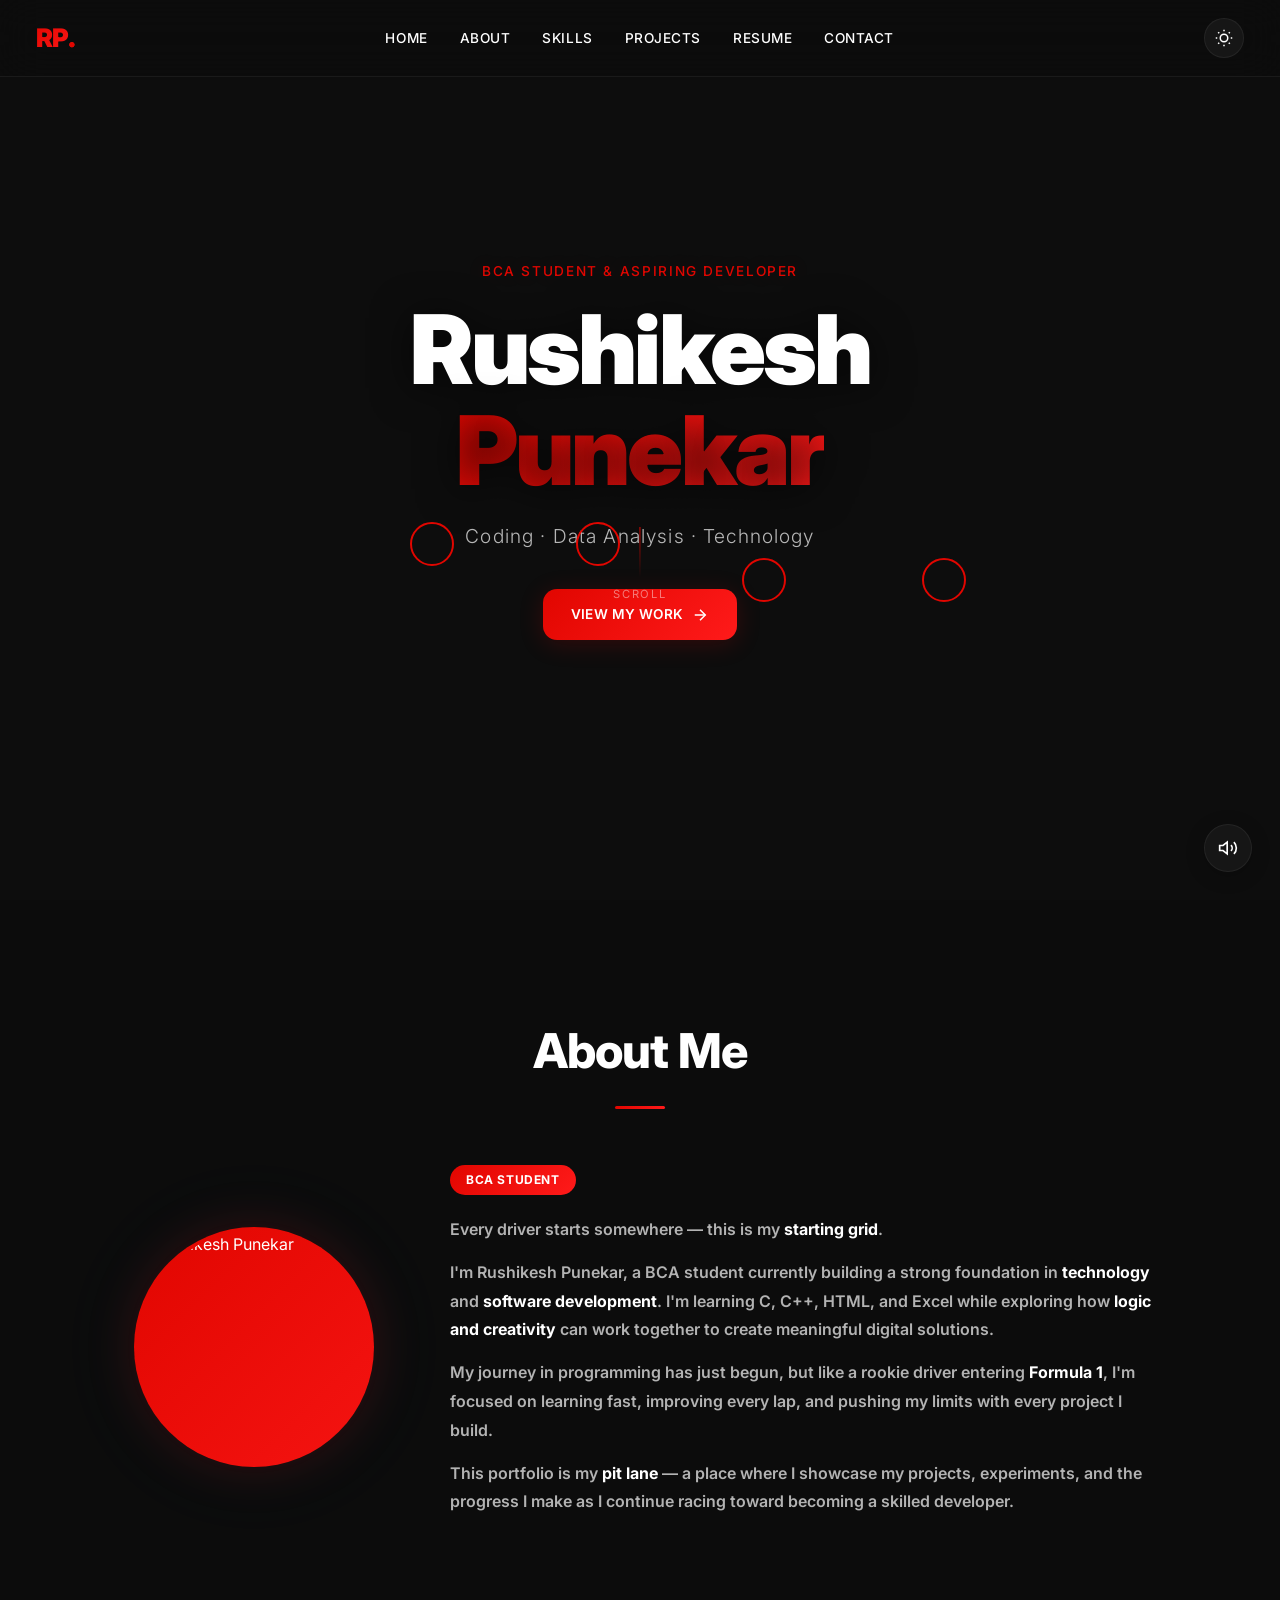
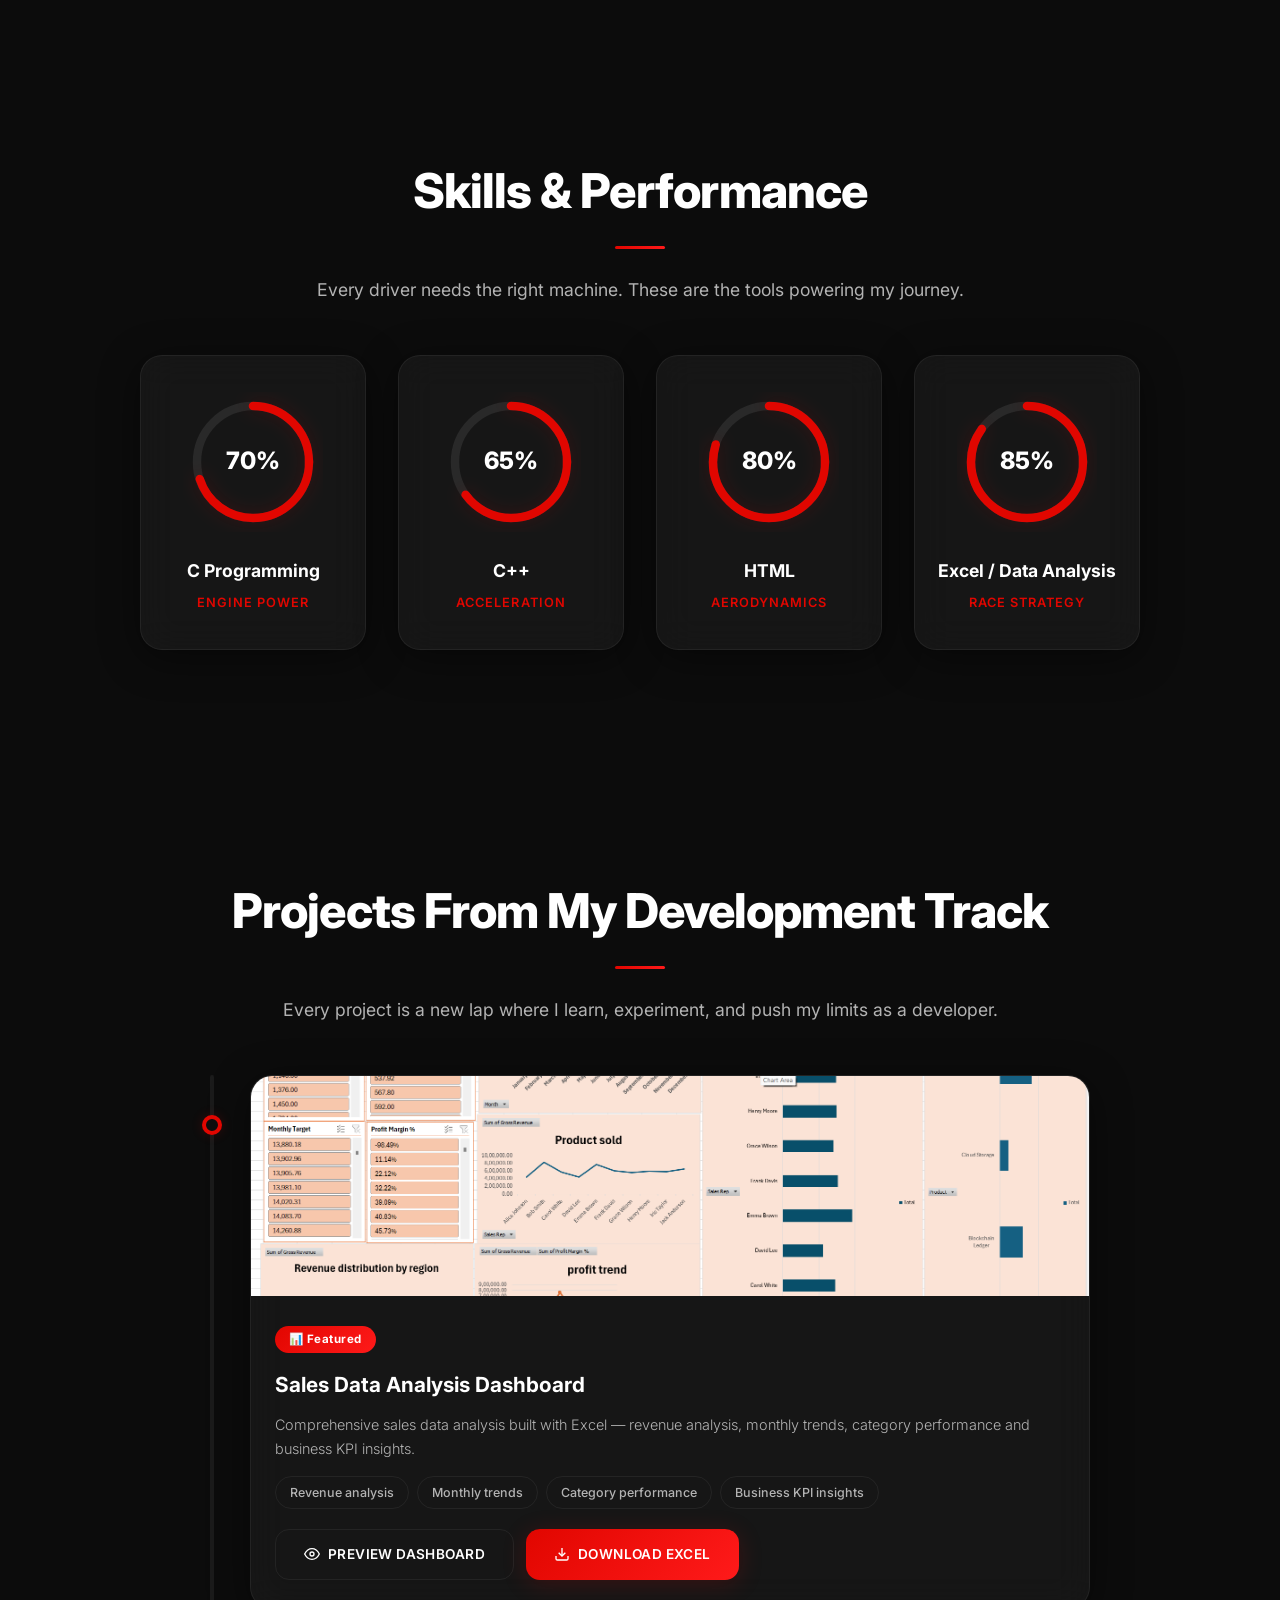
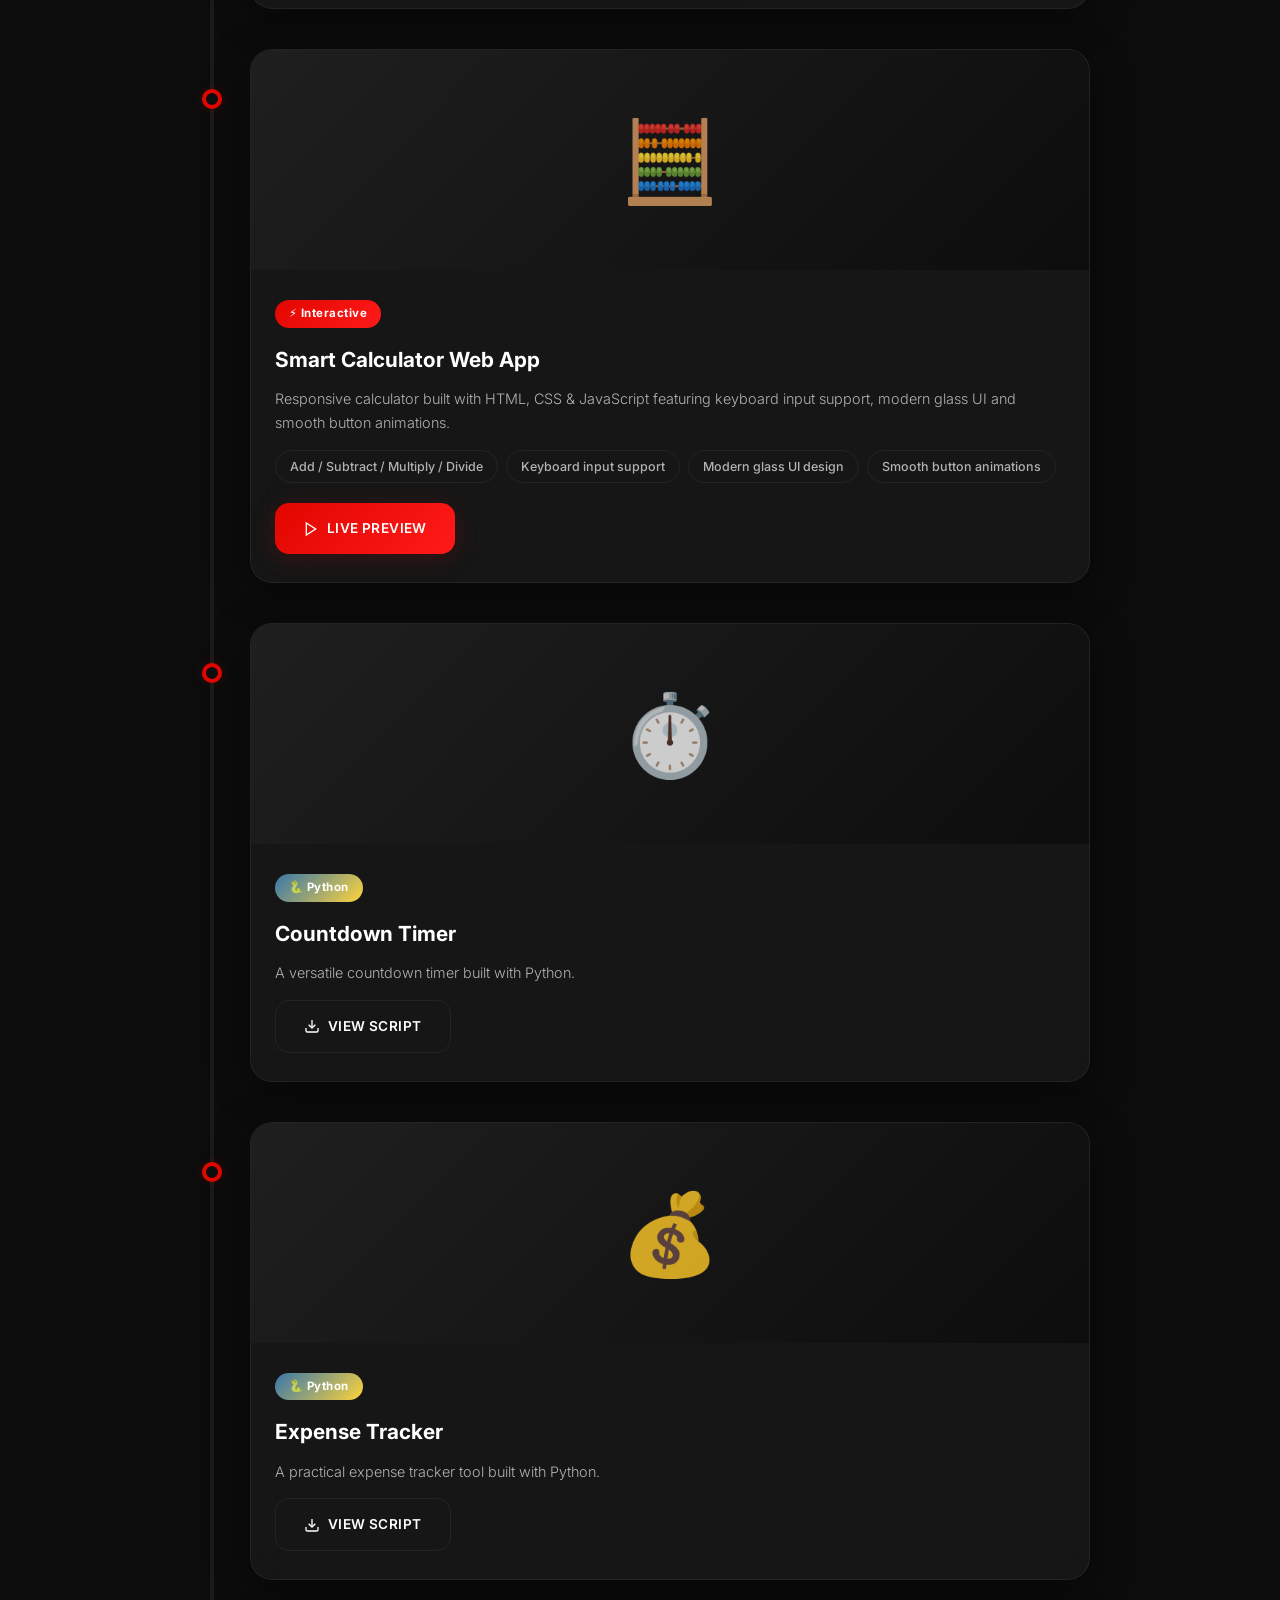
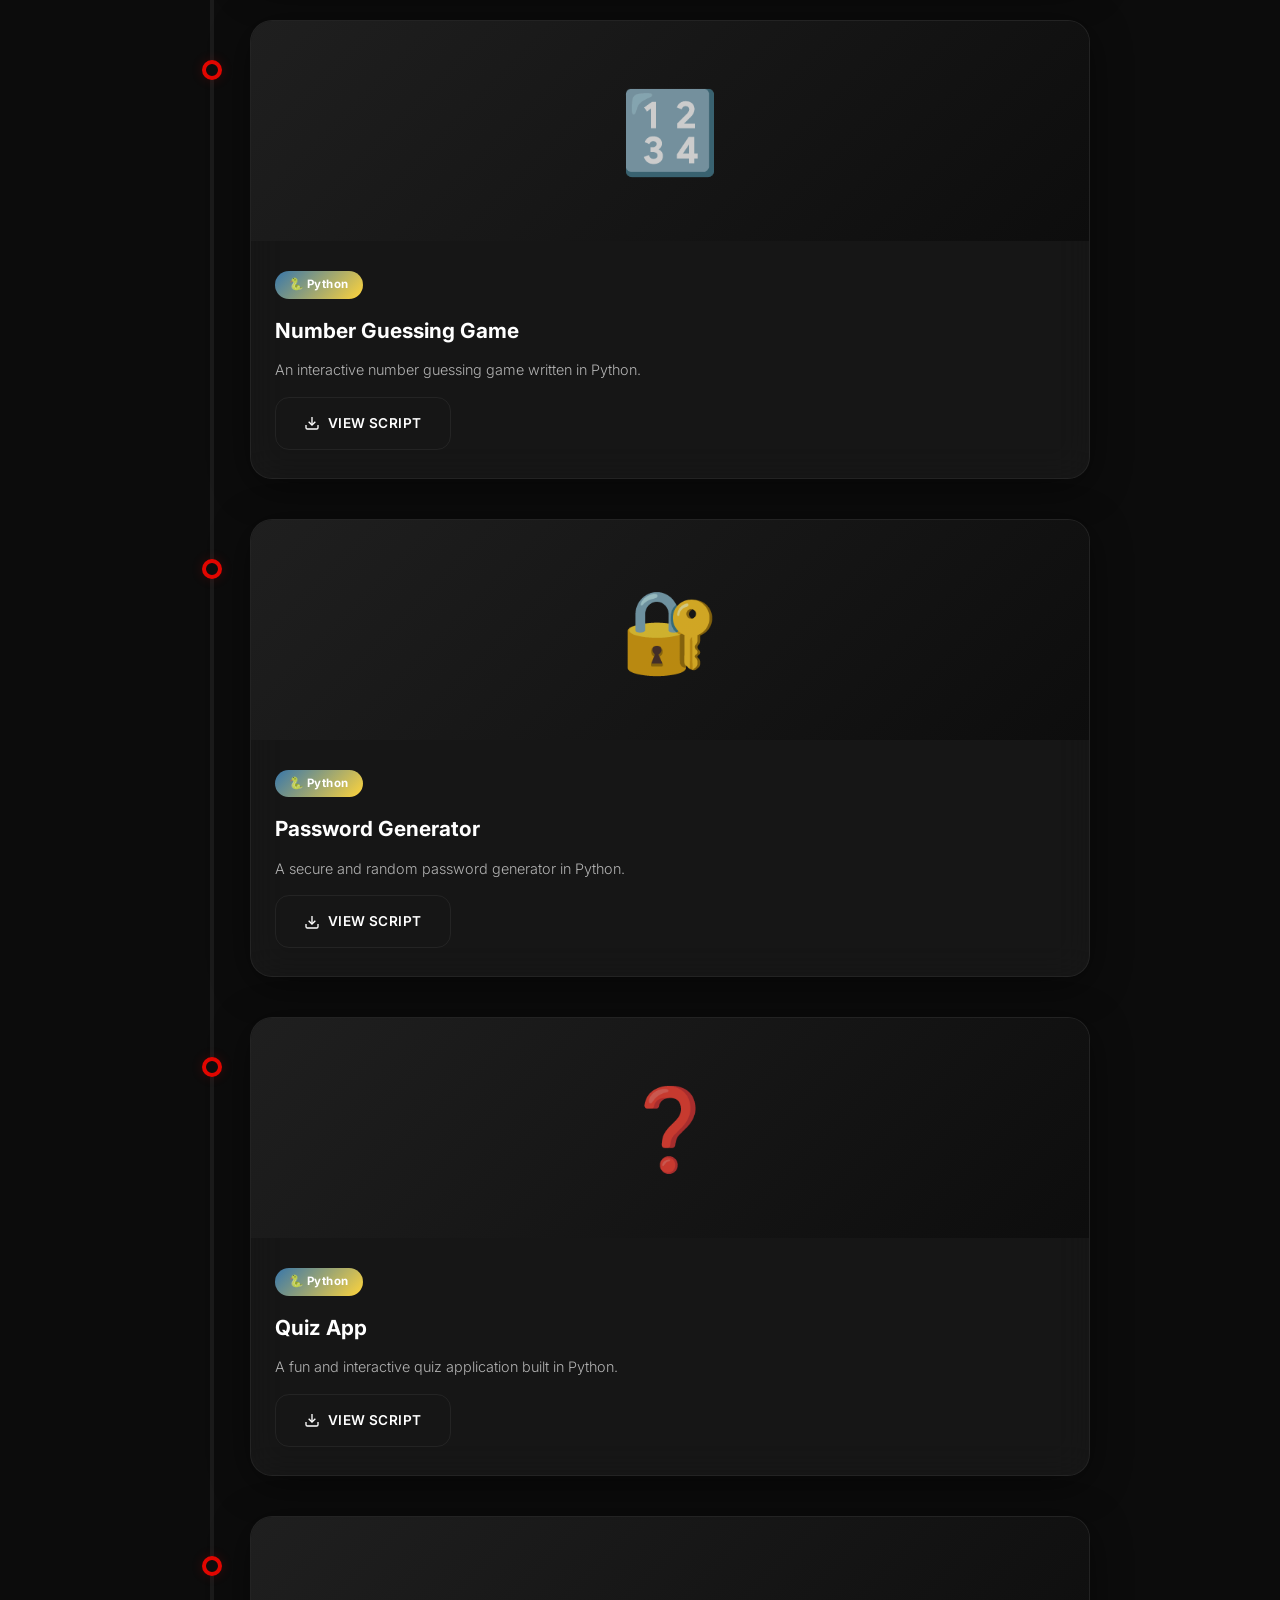
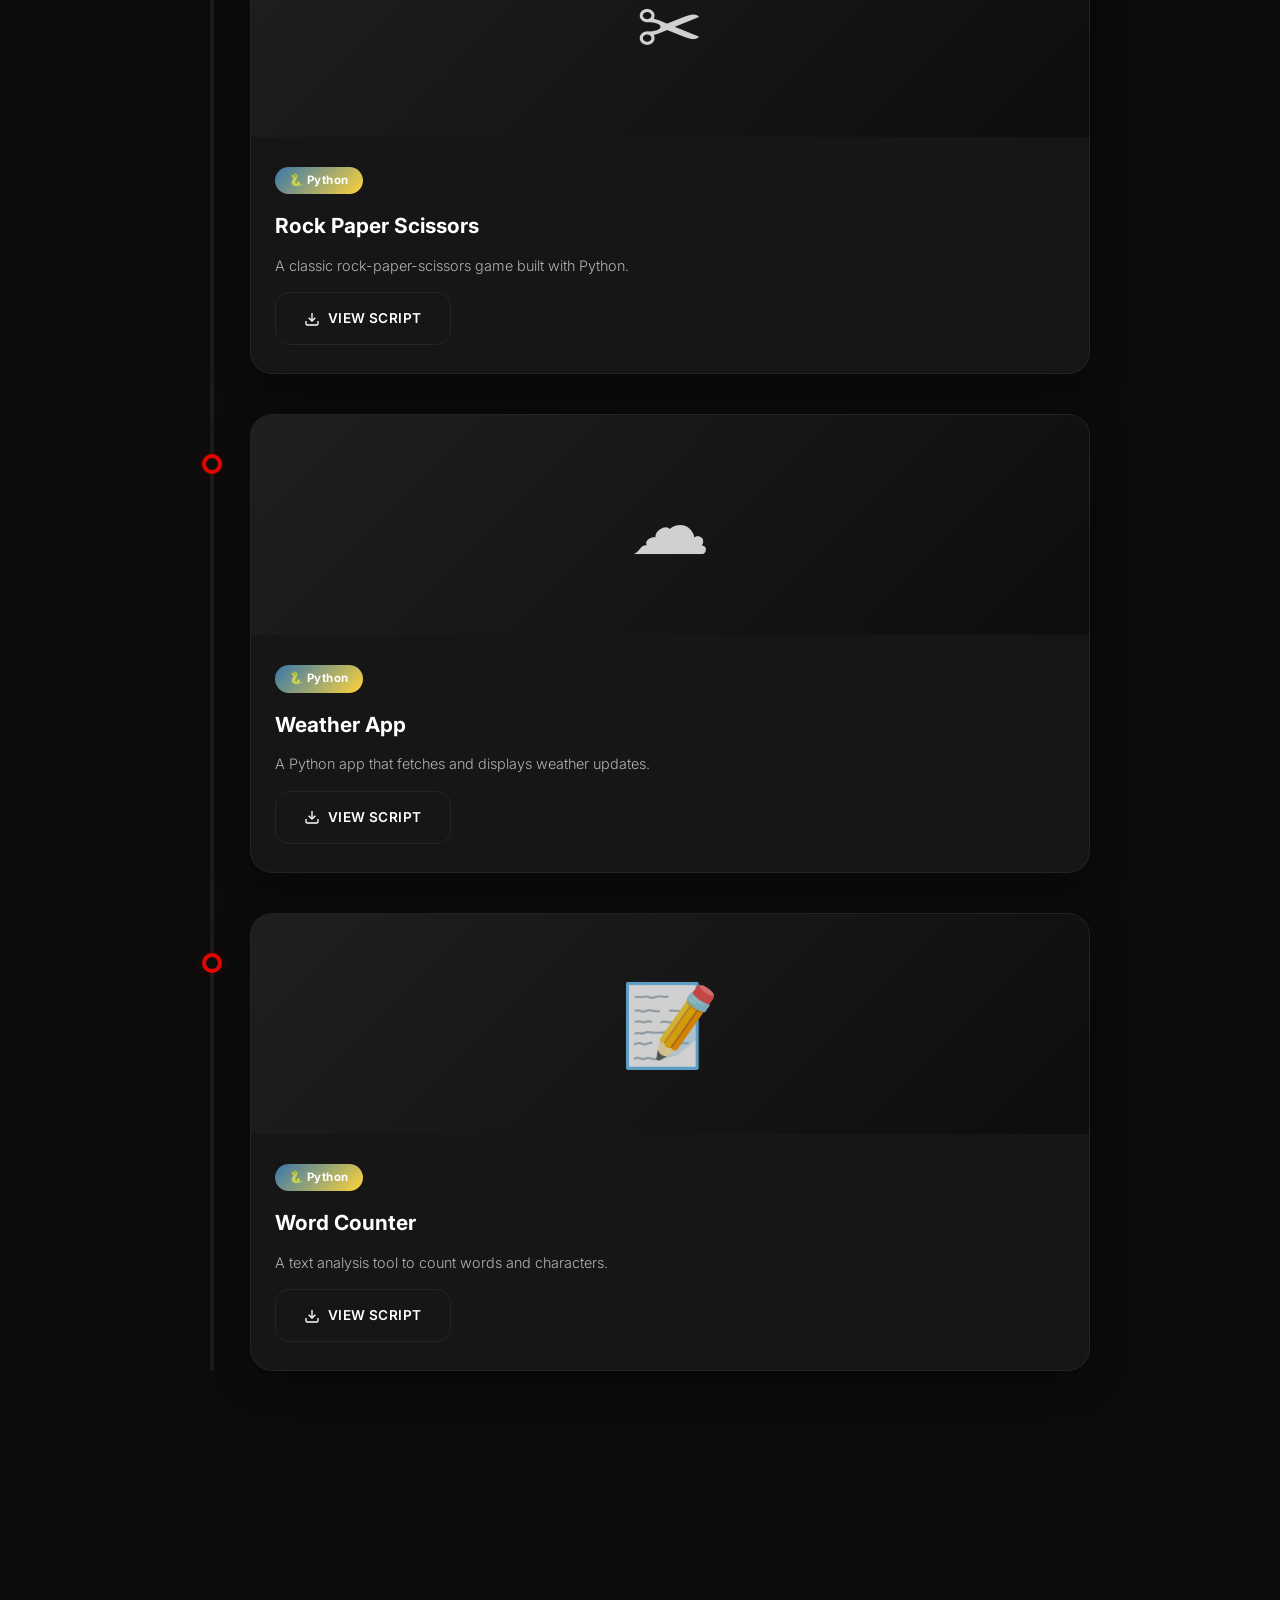
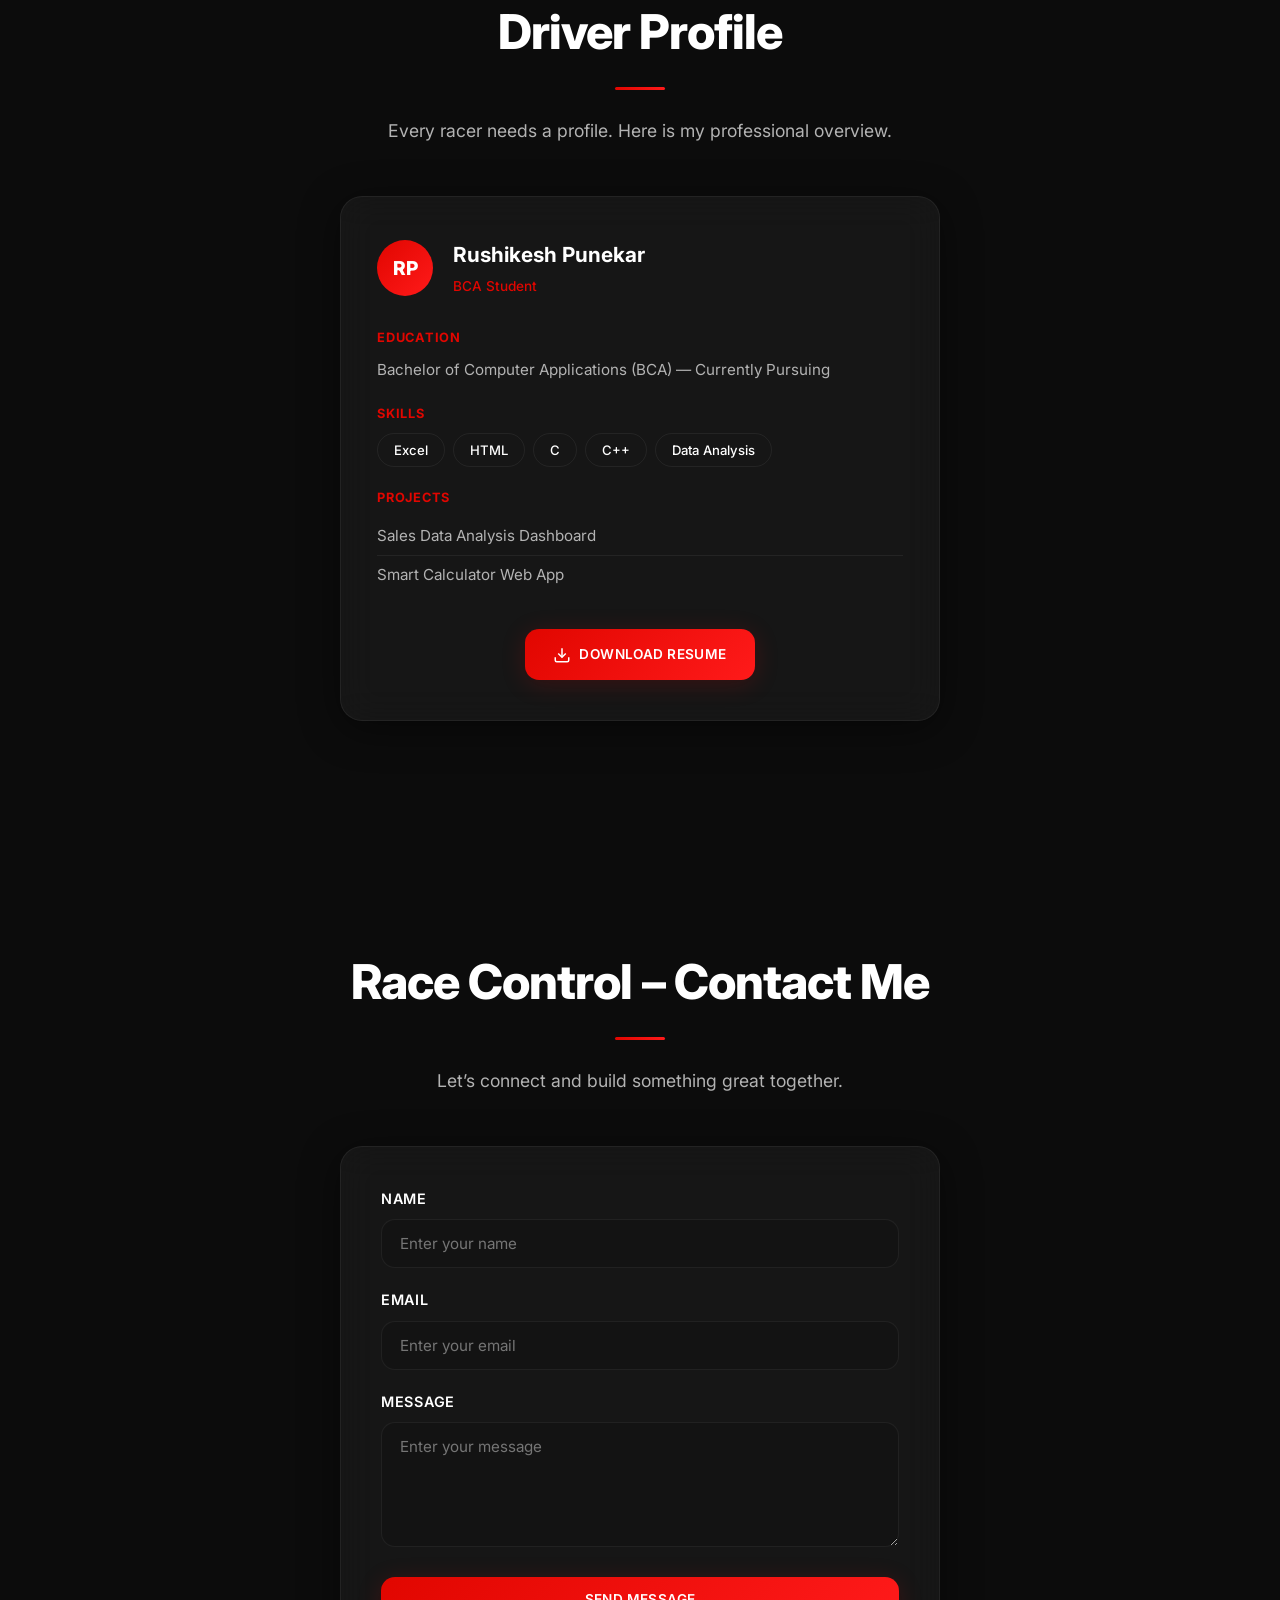
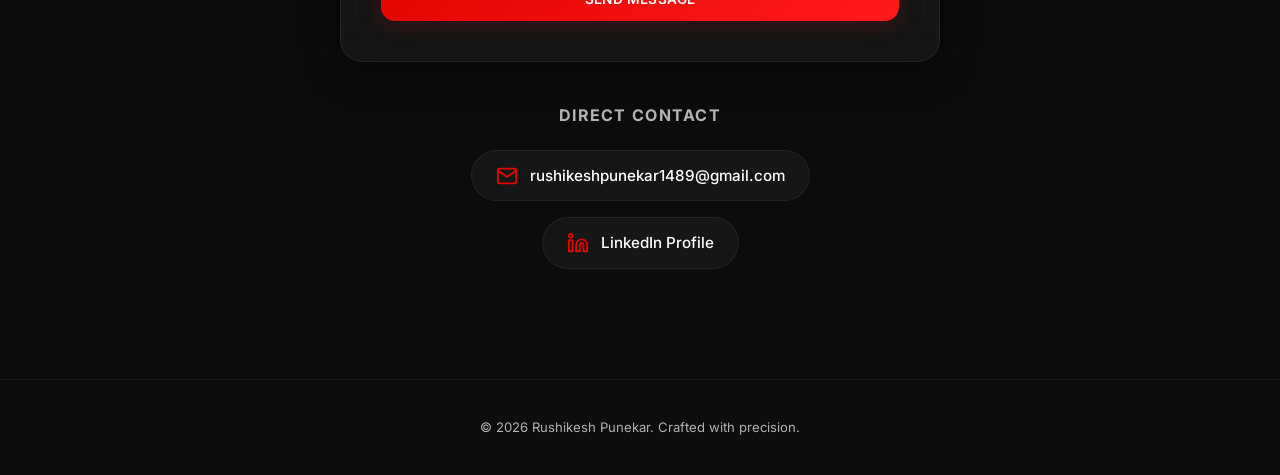
==== commit c761ee19: "Add files via upload" ====
--- a/index.html
+++ b/index.html
@@ -7,156 +7,274 @@
   <title>Rushikesh Punekar — Developer Portfolio</title>
   <meta name="description"
     content="Portfolio of Rushikesh Punekar — BCA Student & Aspiring Full-Stack Developer. Data Analysis, Web Development, and more." />
-  <meta name="theme-color" content="#0F0F0F" />
+  <meta name="theme-color" content="#0a0a0f" />
   <link rel="preconnect" href="https://fonts.googleapis.com" />
   <link rel="preconnect" href="https://fonts.gstatic.com" crossorigin />
-  <link href="https://fonts.googleapis.com/css2?family=Outfit:wght@300;400;500;600;700;800;900&display=swap"
+  <link href="https://fonts.googleapis.com/css2?family=Inter:wght@300;400;500;600;700;800;900&display=swap"
     rel="stylesheet" />
   <link rel="stylesheet" href="styles.css" />
 </head>
 
 <body>
 
-  <!-- ========== 3D SPLINE BACKGROUND ========== -->
-  <div class="spline-bg" id="splineBg" aria-hidden="true">
-    <iframe src='https://my.spline.design/f12025szferraribolid-w9k1m25hCspJIAdtPYdnxAeL/' frameborder='0' width='100%'
-      height='100%' loading='lazy' allow='autoplay; camera; microphone; geolocation; xr-spatial-tracking'
-      title='3D Spline Background'></iframe>
-  </div>
-
-  <!-- ========== NAVIGATION ========== -->
+  <!-- ========== NAVBAR ========== -->
   <nav class="nav" id="nav">
-    <a href="#hero" class="nav__logo">RP</a>
+    <a href="#hero" class="nav__logo">RP<span class="nav__logo-dot">.</span></a>
     <ul class="nav__links">
+      <li><a href="#hero">Home</a></li>
       <li><a href="#about">About</a></li>
+      <li><a href="#skills">Skills</a></li>
       <li><a href="#projects">Projects</a></li>
-      <li><a href="#achievements">Achievements</a></li>
+      <li><a href="#resume">Resume</a></li>
       <li><a href="#contact">Contact</a></li>
     </ul>
-    <button class="theme-toggle" id="themeToggle" aria-label="Toggle theme">
-      <svg class="theme-toggle__icon theme-toggle__icon--sun" viewBox="0 0 24 24" fill="none" stroke="currentColor"
-        stroke-width="2">
-        <circle cx="12" cy="12" r="5"></circle>
-        <line x1="12" y1="1" x2="12" y2="3"></line>
-        <line x1="12" y1="21" x2="12" y2="23"></line>
-        <line x1="4.22" y1="4.22" x2="5.64" y2="5.64"></line>
-        <line x1="18.36" y1="18.36" x2="19.78" y2="19.78"></line>
-        <line x1="1" y1="12" x2="3" y2="12"></line>
-        <line x1="21" y1="12" x2="23" y2="12"></line>
-        <line x1="4.22" y1="19.78" x2="5.64" y2="18.36"></line>
-        <line x1="18.36" y1="5.64" x2="19.78" y2="4.22"></line>
-      </svg>
-      <svg class="theme-toggle__icon theme-toggle__icon--moon" viewBox="0 0 24 24" fill="none" stroke="currentColor"
-        stroke-width="2">
-        <path d="M21 12.79A9 9 0 1 1 11.21 3 7 7 0 0 0 21 12.79z"></path>
-      </svg>
-    </button>
-    <button class="nav__burger" id="navBurger" aria-label="Menu">
-      <span></span><span></span><span></span>
-    </button>
+    <div class="nav__right">
+      <button class="theme-toggle" id="themeToggle" aria-label="Toggle theme">
+        <svg class="theme-toggle__icon theme-toggle__icon--sun" viewBox="0 0 24 24" fill="none" stroke="currentColor"
+          stroke-width="2">
+          <circle cx="12" cy="12" r="5"></circle>
+          <line x1="12" y1="1" x2="12" y2="3"></line>
+          <line x1="12" y1="21" x2="12" y2="23"></line>
+          <line x1="4.22" y1="4.22" x2="5.64" y2="5.64"></line>
+          <line x1="18.36" y1="18.36" x2="19.78" y2="19.78"></line>
+          <line x1="1" y1="12" x2="3" y2="12"></line>
+          <line x1="21" y1="12" x2="23" y2="12"></line>
+          <line x1="4.22" y1="19.78" x2="5.64" y2="18.36"></line>
+          <line x1="18.36" y1="5.64" x2="19.78" y2="4.22"></line>
+        </svg>
+        <svg class="theme-toggle__icon theme-toggle__icon--moon" viewBox="0 0 24 24" fill="none" stroke="currentColor"
+          stroke-width="2">
+          <path d="M21 12.79A9 9 0 1 1 11.21 3 7 7 0 0 0 21 12.79z"></path>
+        </svg>
+      </button>
+      <button class="nav__burger" id="navBurger" aria-label="Menu">
+        <span></span><span></span><span></span>
+      </button>
+    </div>
   </nav>
 
   <!-- ========== MOBILE MENU ========== -->
   <div class="mobile-menu" id="mobileMenu">
     <ul>
+      <li><a href="#hero">Home</a></li>
       <li><a href="#about">About</a></li>
+      <li><a href="#skills">Skills</a></li>
       <li><a href="#projects">Projects</a></li>
-      <li><a href="#achievements">Achievements</a></li>
+      <li><a href="#resume">Resume</a></li>
       <li><a href="#contact">Contact</a></li>
     </ul>
   </div>
 
   <!-- ========== HERO SECTION ========== -->
   <section class="hero" id="hero">
-    <div class="hero__content reveal">
-
-      <p class="hero__subtext">
-        Hi, I'm <strong>Rushikesh Punekar</strong> —<br />
-        BCA Student &amp; Aspiring Full-Stack Developer.
-      </p>
-      <a href="#projects" class="hero__cta">
-        View My Work
-        <svg width="20" height="20" viewBox="0 0 24 24" fill="none" stroke="currentColor" stroke-width="2">
-          <line x1="5" y1="12" x2="19" y2="12"></line>
-          <polyline points="12 5 19 12 12 19"></polyline>
-        </svg>
-      </a>
-    </div>
-    <div class="hero__scroll-indicator">
-      <div class="hero__scroll-line"></div>
-      <span>Scroll</span>
+    <!-- 3D Spline Background -->
+    <div class="hero__spline">
+      <iframe src="https://my.spline.design/f12025szferraribolid-w9k1m25hCspJIAdtPYdnxAeL/" frameborder="0" width="100%"
+        height="100%" allow="autoplay; camera; microphone; xr-spatial-tracking" title="3D Ferrari F1 Car"></iframe>
+    </div>
+
+    <!-- Wheel Hotspots -->
+    <div class="hotspot hotspot--fl" data-target="#about">
+      <div class="hotspot__pulse"></div>
+      <div class="hotspot__popup">
+        <span class="hotspot__icon">👤</span>
+        <span class="hotspot__label">About Me</span>
+      </div>
+    </div>
+    <div class="hotspot hotspot--fr" data-target="#skills">
+      <div class="hotspot__pulse"></div>
+      <div class="hotspot__popup">
+        <span class="hotspot__icon">⚡</span>
+        <span class="hotspot__label">Skills</span>
+      </div>
+    </div>
+    <div class="hotspot hotspot--rl" data-target="#projects">
+      <div class="hotspot__pulse"></div>
+      <div class="hotspot__popup">
+        <span class="hotspot__icon">🚀</span>
+        <span class="hotspot__label">Projects</span>
+      </div>
+    </div>
+    <div class="hotspot hotspot--rr" data-target="#contact">
+      <div class="hotspot__pulse"></div>
+      <div class="hotspot__popup">
+        <span class="hotspot__icon">✉️</span>
+        <span class="hotspot__label">Contact</span>
+      </div>
+    </div>
+
+    <!-- Hero Content Overlay -->
+    <div class="hero__overlay">
+      <div class="hero__content">
+        <p class="hero__tag">BCA Student &amp; Aspiring Developer</p>
+        <h1 class="hero__title">Rushikesh<br /><span class="hero__title--accent">Punekar</span></h1>
+        <p class="hero__sub">Coding · Data Analysis · Technology</p>
+        <a href="#projects" class="btn btn--glow">View My Work
+          <svg width="18" height="18" viewBox="0 0 24 24" fill="none" stroke="currentColor" stroke-width="2">
+            <line x1="5" y1="12" x2="19" y2="12"></line>
+            <polyline points="12 5 19 12 12 19"></polyline>
+          </svg>
+        </a>
+      </div>
+      <div class="hero__scroll">
+        <div class="hero__scroll-line"></div>
+        <span>Scroll</span>
+        </div>
+      </div>
     </div>
   </section>
 
   <!-- ========== ABOUT SECTION ========== -->
-  <section class="about" id="about">
+  <section class="section about" id="about">
     <div class="container">
-      <h2 class="section-title reveal">About Me</h2>
+      <h2 class="section__title reveal">About Me</h2>
       <div class="about__grid">
-        <div class="about__image-wrap reveal">
-          <div class="about__image-frame">
-            <img src="assets/images/profile.jpg" alt="Rushikesh Punekar" class="about__image" loading="lazy" width="320"
-              height="320" />
-          </div>
-        </div>
-        <div class="about__content reveal">
+        <div class="about__photo-wrap reveal">
+          <div class="about__photo-ring">
+            <img src="assets/images/profile.jpg.jpeg" alt="Rushikesh Punekar" class="about__photo" loading="lazy"
+              width="300" height="300" />
+          </div>
+        </div>
+        <div class="about__info reveal">
+          <span class="about__badge">BCA Student</span>
           <p class="about__text">
-            I'm Rushikesh Punekar, a passionate BCA student with an insatiable curiosity for technology and a
-            drive to create meaningful digital experiences. Currently honing my skills in full-stack development,
-            I thrive at the intersection of creativity and logic — building solutions that are as elegant as
-            they are functional.
+            Every driver starts somewhere &mdash; this is my <span class="highlight-text">starting grid</span>.
           </p>
           <p class="about__text">
-            From data analysis dashboards to interactive web applications, I love turning complex problems
-            into clean, intuitive interfaces. My journey in tech has equipped me with a strong foundation
-            in programming fundamentals, analytical thinking, and a relentless desire to learn and grow.
+            I'm Rushikesh Punekar, a BCA student currently building a strong foundation in <span
+              class="highlight-text">technology</span> and <span class="highlight-text">software development</span>. I'm
+            learning C, C++, HTML, and Excel while exploring how <span class="highlight-text">logic and
+              creativity</span> can work together to create meaningful digital solutions.
           </p>
           <p class="about__text">
-            When I'm not coding, you'll find me exploring new technologies, analyzing datasets for hidden
-            insights, or designing interfaces that make people's lives easier.
+            My journey in programming has just begun, but like a rookie driver entering <span
+              class="highlight-text">Formula 1</span>, I'm focused on learning fast, improving every lap, and pushing my
+            limits with every project I build.
           </p>
-          <div class="about__skills">
-            <span class="skill-pill">Data Analysis</span>
-            <span class="skill-pill">Excel</span>
-            <span class="skill-pill">HTML</span>
-            <span class="skill-pill">C</span>
-            <span class="skill-pill">C++</span>
-            <span class="skill-pill">Python</span>
-          </div>
+          <p class="about__text">
+            This portfolio is my <span class="highlight-text">pit lane</span> &mdash; a place where I showcase my
+            projects, experiments, and the progress I make as I continue racing toward becoming a skilled developer.
+          </p>
+        </div>
         </div>
       </div>
     </div>
   </section>
 
+  <!-- ========== SKILLS SECTION ========== -->
+  <section class="section skills" id="skills">
+    <div class="container">
+      <h2 class="section__title reveal">Skills & Performance</h2>
+      <p class="reveal"
+        style="text-align: center; margin-top: -30px; margin-bottom: 50px; font-size: 1.1rem; color: var(--text-muted);">
+        Every driver needs the right machine. These are the tools powering my journey.
+      </p>
+
+      <div class="dashboard__grid reveal">
+        <!-- Skill 1 -->
+        <div class="dial-card">
+          <div class="dial-svg-wrap">
+            <svg class="dial-svg" viewBox="0 0 100 100">
+              <circle class="dial-bg" cx="50" cy="50" r="40"></circle>
+              <circle class="dial-progress" cx="50" cy="50" r="40" data-pct="70"></circle>
+            </svg>
+            <div class="dial-content">
+              <span class="dial-pct">0%</span>
+            </div>
+          </div>
+          <h3 class="dial-title">C Programming</h3>
+          <span class="dial-subtitle">Engine Power</span>
+        </div>
+
+        <!-- Skill 2 -->
+        <div class="dial-card">
+          <div class="dial-svg-wrap">
+            <svg class="dial-svg" viewBox="0 0 100 100">
+              <circle class="dial-bg" cx="50" cy="50" r="40"></circle>
+              <circle class="dial-progress" cx="50" cy="50" r="40" data-pct="65"></circle>
+            </svg>
+            <div class="dial-content">
+              <span class="dial-pct">0%</span>
+            </div>
+          </div>
+          <h3 class="dial-title">C++</h3>
+          <span class="dial-subtitle">Acceleration</span>
+        </div>
+
+        <!-- Skill 3 -->
+        <div class="dial-card">
+          <div class="dial-svg-wrap">
+            <svg class="dial-svg" viewBox="0 0 100 100">
+              <circle class="dial-bg" cx="50" cy="50" r="40"></circle>
+              <circle class="dial-progress" cx="50" cy="50" r="40" data-pct="80"></circle>
+            </svg>
+            <div class="dial-content">
+              <span class="dial-pct">0%</span>
+            </div>
+          </div>
+          <h3 class="dial-title">HTML</h3>
+          <span class="dial-subtitle">Aerodynamics</span>
+        </div>
+
+        <!-- Skill 4 -->
+        <div class="dial-card">
+          <div class="dial-svg-wrap">
+            <svg class="dial-svg" viewBox="0 0 100 100">
+              <circle class="dial-bg" cx="50" cy="50" r="40"></circle>
+              <circle class="dial-progress" cx="50" cy="50" r="40" data-pct="85"></circle>
+            </svg>
+            <div class="dial-content">
+              <span class="dial-pct">0%</span>
+            </div>
+          </div>
+          <h3 class="dial-title">Excel / Data Analysis</h3>
+          <span class="dial-subtitle">Race Strategy</span>
+        </div>
+        </div>
+      </div>
+    </div>
+  </section>
+
   <!-- ========== PROJECTS SECTION ========== -->
-  <section class="projects" id="projects">
+  <section class="section projects" id="projects">
     <div class="container">
-      <h2 class="section-title reveal">Projects</h2>
-
-      <!-- Featured Project -->
-      <div class="project-card project-card--featured reveal">
-        <span class="project-card__badge">⭐ Featured</span>
-        <div class="project-card__inner">
+      <h2 class="section__title reveal">Projects From My Development Track</h2>
+      <p class="reveal" style="text-align: center; margin-top: -30px; margin-bottom: 50px; font-size: 1.1rem; color: var(--text-muted);">
+        Every project is a new lap where I learn, experiment, and push my limits as a developer.
+      </p>
+
+      <div class="track-timeline reveal">
+        <div class="track-line">
+          <div class="track-progress" id="trackProgress"></div>
+        </div>
+        <div class="projects__grid">
+        <!-- Project 1 — Dashboard -->
+        <div class="checkpoint"><div class="checkpoint-dot"></div><div class="project-card reveal">
           <div class="project-card__preview">
-            <img src="assets/images/dashboredpreview.jpg" alt="Sales Data Analysis Dashboard Preview" loading="lazy"
-              width="600" height="340" />
-          </div>
-          <div class="project-card__info">
+            <img src="assets/images/dashboredpreview.jpg" alt="Sales Data Analysis Dashboard" loading="lazy" />
+          </div>
+          <div class="project-card__body">
+            <span class="project-card__badge">📊 Featured</span>
             <h3 class="project-card__title">Sales Data Analysis Dashboard</h3>
             <p class="project-card__desc">
-              Comprehensive sales data analysis built with Excel, featuring interactive charts,
-              KPI tracking, monthly revenue breakdowns, and category-wise performance metrics
-              for data-driven decision making.
+              Comprehensive sales data analysis built with Excel — revenue analysis, monthly trends, category
+              performance and business KPI insights.
             </p>
+            <ul class="project-card__features">
+              <li>Revenue analysis</li>
+              <li>Monthly trends</li>
+              <li>Category performance</li>
+              <li>Business KPI insights</li>
+            </ul>
             <div class="project-card__actions">
               <button class="btn btn--outline" id="viewPreviewBtn">
                 <svg width="16" height="16" viewBox="0 0 24 24" fill="none" stroke="currentColor" stroke-width="2">
                   <path d="M1 12s4-8 11-8 11 8 11 8-4 8-11 8-11-8-11-8z"></path>
                   <circle cx="12" cy="12" r="3"></circle>
                 </svg>
-                View Preview
+                Preview Dashboard
               </button>
-              <a href="assets/files/dashbored-rushikesh-punekar.xlsx" download class="btn btn--gold">
+              <a href="assets/files/dashbored-rushikesh-punekar.xlsx" download class="btn btn--glow">
                 <svg width="16" height="16" viewBox="0 0 24 24" fill="none" stroke="currentColor" stroke-width="2">
                   <path d="M21 15v4a2 2 0 0 1-2 2H5a2 2 0 0 1-2-2v-4"></path>
                   <polyline points="7 10 12 15 17 10"></polyline>
@@ -167,106 +285,325 @@
             </div>
           </div>
         </div>
-      </div>
-
-      <!-- Other Projects Grid -->
-      <div class="projects__grid">
-        <a href="assets/files/calculator.html" target="_blank" class="project-card project-card--mini reveal"
-          style="display: block;">
-          <div class="project-card__icon">🧮</div>
-          <h3 class="project-card__title">Calculator App</h3>
-          <p class="project-card__desc">Feature-rich calculator application with an intuitive interface and accurate
-            computations.</p>
+        </div>
+
+        <!-- Project 2 — Calculator -->
+        <div class="checkpoint"><div class="checkpoint-dot"></div><div class="project-card reveal">
+          <div class="project-card__preview project-card__preview--calc">
+            <div class="calc-icon">🧮</div>
+          </div>
+          <div class="project-card__body">
+            <span class="project-card__badge">⚡ Interactive</span>
+            <h3 class="project-card__title">Smart Calculator Web App</h3>
+            <p class="project-card__desc">
+              Responsive calculator built with HTML, CSS &amp; JavaScript featuring keyboard input support, modern glass
+              UI and smooth button animations.
+            </p>
+            <ul class="project-card__features">
+              <li>Add / Subtract / Multiply / Divide</li>
+              <li>Keyboard input support</li>
+              <li>Modern glass UI design</li>
+              <li>Smooth button animations</li>
+            </ul>
+            <div class="project-card__actions">
+              <a href="assets/files/calculator.html" target="_blank" class="btn btn--glow">
+                <svg width="16" height="16" viewBox="0 0 24 24" fill="none" stroke="currentColor" stroke-width="2">
+                  <polygon points="5 3 19 12 5 21 5 3"></polygon>
+                </svg>
+                Live Preview
+              </a>
+            </div>
+          </div>
+        </div>
+        </div>
+
+        <!-- Python Project 1 -->
+        <div class="checkpoint"><div class="checkpoint-dot"></div><div class="project-card reveal">
+          <div class="project-card__preview project-card__preview--calc">
+            <div class="calc-icon">⏱️</div>
+          </div>
+          <div class="project-card__body">
+            <span class="project-card__badge"
+              style="background: linear-gradient(135deg, #3776AB, #ffd43b); color: #fff;">🐍 Python</span>
+            <h3 class="project-card__title">Countdown Timer</h3>
+            <p class="project-card__desc">A versatile countdown timer built with Python.</p>
+            <div class="project-card__actions">
+              <a href="assets/files/python-projects/countdown_timer.py" download class="btn btn--outline">
+                <svg width="16" height="16" viewBox="0 0 24 24" fill="none" stroke="currentColor" stroke-width="2">
+                  <path d="M21 15v4a2 2 0 0 1-2 2H5a2 2 0 0 1-2-2v-4"></path>
+                  <polyline points="7 10 12 15 17 10"></polyline>
+                  <line x1="12" y1="15" x2="12" y2="3"></line>
+                </svg> View Script
+              </a>
+            </div>
+          </div>
+        </div>
+        </div>
+
+        <!-- Python Project 2 -->
+        <div class="checkpoint"><div class="checkpoint-dot"></div><div class="project-card reveal">
+          <div class="project-card__preview project-card__preview--calc">
+            <div class="calc-icon">💰</div>
+          </div>
+          <div class="project-card__body">
+            <span class="project-card__badge"
+              style="background: linear-gradient(135deg, #3776AB, #ffd43b); color: #fff;">🐍 Python</span>
+            <h3 class="project-card__title">Expense Tracker</h3>
+            <p class="project-card__desc">A practical expense tracker tool built with Python.</p>
+            <div class="project-card__actions">
+              <a href="assets/files/python-projects/expense_tracker.py" download class="btn btn--outline">
+                <svg width="16" height="16" viewBox="0 0 24 24" fill="none" stroke="currentColor" stroke-width="2">
+                  <path d="M21 15v4a2 2 0 0 1-2 2H5a2 2 0 0 1-2-2v-4"></path>
+                  <polyline points="7 10 12 15 17 10"></polyline>
+                  <line x1="12" y1="15" x2="12" y2="3"></line>
+                </svg> View Script
+              </a>
+            </div>
+          </div>
+        </div>
+        </div>
+
+        <!-- Python Project 3 -->
+        <div class="checkpoint"><div class="checkpoint-dot"></div><div class="project-card reveal">
+          <div class="project-card__preview project-card__preview--calc">
+            <div class="calc-icon">🔢</div>
+          </div>
+          <div class="project-card__body">
+            <span class="project-card__badge"
+              style="background: linear-gradient(135deg, #3776AB, #ffd43b); color: #fff;">🐍 Python</span>
+            <h3 class="project-card__title">Number Guessing Game</h3>
+            <p class="project-card__desc">An interactive number guessing game written in Python.</p>
+            <div class="project-card__actions">
+              <a href="assets/files/python-projects/number_guessing_game.py" download class="btn btn--outline">
+                <svg width="16" height="16" viewBox="0 0 24 24" fill="none" stroke="currentColor" stroke-width="2">
+                  <path d="M21 15v4a2 2 0 0 1-2 2H5a2 2 0 0 1-2-2v-4"></path>
+                  <polyline points="7 10 12 15 17 10"></polyline>
+                  <line x1="12" y1="15" x2="12" y2="3"></line>
+                </svg> View Script
+              </a>
+            </div>
+          </div>
+        </div>
+        </div>
+
+        <!-- Python Project 4 -->
+        <div class="checkpoint"><div class="checkpoint-dot"></div><div class="project-card reveal">
+          <div class="project-card__preview project-card__preview--calc">
+            <div class="calc-icon">🔐</div>
+          </div>
+          <div class="project-card__body">
+            <span class="project-card__badge"
+              style="background: linear-gradient(135deg, #3776AB, #ffd43b); color: #fff;">🐍 Python</span>
+            <h3 class="project-card__title">Password Generator</h3>
+            <p class="project-card__desc">A secure and random password generator in Python.</p>
+            <div class="project-card__actions">
+              <a href="assets/files/python-projects/password_generator.py" download class="btn btn--outline">
+                <svg width="16" height="16" viewBox="0 0 24 24" fill="none" stroke="currentColor" stroke-width="2">
+                  <path d="M21 15v4a2 2 0 0 1-2 2H5a2 2 0 0 1-2-2v-4"></path>
+                  <polyline points="7 10 12 15 17 10"></polyline>
+                  <line x1="12" y1="15" x2="12" y2="3"></line>
+                </svg> View Script
+              </a>
+            </div>
+          </div>
+        </div>
+        </div>
+
+        <!-- Python Project 5 -->
+        <div class="checkpoint"><div class="checkpoint-dot"></div><div class="project-card reveal">
+          <div class="project-card__preview project-card__preview--calc">
+            <div class="calc-icon">❓</div>
+          </div>
+          <div class="project-card__body">
+            <span class="project-card__badge"
+              style="background: linear-gradient(135deg, #3776AB, #ffd43b); color: #fff;">🐍 Python</span>
+            <h3 class="project-card__title">Quiz App</h3>
+            <p class="project-card__desc">A fun and interactive quiz application built in Python.</p>
+            <div class="project-card__actions">
+              <a href="assets/files/python-projects/quiz_app.py" download class="btn btn--outline">
+                <svg width="16" height="16" viewBox="0 0 24 24" fill="none" stroke="currentColor" stroke-width="2">
+                  <path d="M21 15v4a2 2 0 0 1-2 2H5a2 2 0 0 1-2-2v-4"></path>
+                  <polyline points="7 10 12 15 17 10"></polyline>
+                  <line x1="12" y1="15" x2="12" y2="3"></line>
+                </svg> View Script
+              </a>
+            </div>
+          </div>
+        </div>
+        </div>
+
+        <!-- Python Project 6 -->
+        <div class="checkpoint"><div class="checkpoint-dot"></div><div class="project-card reveal">
+          <div class="project-card__preview project-card__preview--calc">
+            <div class="calc-icon">✂️</div>
+          </div>
+          <div class="project-card__body">
+            <span class="project-card__badge"
+              style="background: linear-gradient(135deg, #3776AB, #ffd43b); color: #fff;">🐍 Python</span>
+            <h3 class="project-card__title">Rock Paper Scissors</h3>
+            <p class="project-card__desc">A classic rock-paper-scissors game built with Python.</p>
+            <div class="project-card__actions">
+              <a href="assets/files/python-projects/rock_paper_scissors.py" download class="btn btn--outline">
+                <svg width="16" height="16" viewBox="0 0 24 24" fill="none" stroke="currentColor" stroke-width="2">
+                  <path d="M21 15v4a2 2 0 0 1-2 2H5a2 2 0 0 1-2-2v-4"></path>
+                  <polyline points="7 10 12 15 17 10"></polyline>
+                  <line x1="12" y1="15" x2="12" y2="3"></line>
+                </svg> View Script
+              </a>
+            </div>
+          </div>
+        </div>
+        </div>
+
+        <!-- Python Project 7 -->
+        <div class="checkpoint"><div class="checkpoint-dot"></div><div class="project-card reveal">
+          <div class="project-card__preview project-card__preview--calc">
+            <div class="calc-icon">☁️</div>
+          </div>
+          <div class="project-card__body">
+            <span class="project-card__badge"
+              style="background: linear-gradient(135deg, #3776AB, #ffd43b); color: #fff;">🐍 Python</span>
+            <h3 class="project-card__title">Weather App</h3>
+            <p class="project-card__desc">A Python app that fetches and displays weather updates.</p>
+            <div class="project-card__actions">
+              <a href="assets/files/python-projects/weather_app.py" download class="btn btn--outline">
+                <svg width="16" height="16" viewBox="0 0 24 24" fill="none" stroke="currentColor" stroke-width="2">
+                  <path d="M21 15v4a2 2 0 0 1-2 2H5a2 2 0 0 1-2-2v-4"></path>
+                  <polyline points="7 10 12 15 17 10"></polyline>
+                  <line x1="12" y1="15" x2="12" y2="3"></line>
+                </svg> View Script
+              </a>
+            </div>
+          </div>
+        </div>
+        </div>
+
+        <!-- Python Project 8 -->
+        <div class="checkpoint"><div class="checkpoint-dot"></div><div class="project-card reveal">
+          <div class="project-card__preview project-card__preview--calc">
+            <div class="calc-icon">📝</div>
+          </div>
+          <div class="project-card__body">
+            <span class="project-card__badge"
+              style="background: linear-gradient(135deg, #3776AB, #ffd43b); color: #fff;">🐍 Python</span>
+            <h3 class="project-card__title">Word Counter</h3>
+            <p class="project-card__desc">A text analysis tool to count words and characters.</p>
+            <div class="project-card__actions">
+              <a href="assets/files/python-projects/word_counter.py" download class="btn btn--outline">
+                <svg width="16" height="16" viewBox="0 0 24 24" fill="none" stroke="currentColor" stroke-width="2">
+                  <path d="M21 15v4a2 2 0 0 1-2 2H5a2 2 0 0 1-2-2v-4"></path>
+                  <polyline points="7 10 12 15 17 10"></polyline>
+                  <line x1="12" y1="15" x2="12" y2="3"></line>
+                </svg> View Script
+              </a>
+            </div>
+          </div>
+        </div>
+        </div>
+        </div>
+      </div>
+    </div>
+  </section>
+
+  <!-- ========== RESUME SECTION ========== -->
+  <section class="section resume" id="resume">
+    <div class="container">
+      <h2 class="section__title reveal">Driver Profile</h2>
+      <p class="reveal"
+        style="text-align: center; margin-top: -30px; margin-bottom: 50px; font-size: 1.1rem; color: var(--text-muted);">
+        Every racer needs a profile. Here is my professional overview.
+      </p>
+      <div class="resume__card reveal">
+        <div class="resume__header">
+          <div class="resume__avatar">RP</div>
+          <div>
+            <h3 class="resume__name">Rushikesh Punekar</h3>
+            <span class="resume__role">BCA Student</span>
+          </div>
+        </div>
+        <div class="resume__body">
+          <div class="resume__block">
+            <h4 class="resume__block-title">Education</h4>
+            <p>Bachelor of Computer Applications (BCA) — Currently Pursuing</p>
+          </div>
+          <div class="resume__block">
+            <h4 class="resume__block-title">Skills</h4>
+            <div class="resume__tags">
+              <span>Excel</span><span>HTML</span><span>C</span><span>C++</span><span>Data Analysis</span>
+            </div>
+          </div>
+          <div class="resume__block">
+            <h4 class="resume__block-title">Projects</h4>
+            <ul class="resume__list">
+              <li>Sales Data Analysis Dashboard</li>
+              <li>Smart Calculator Web App</li>
+            </ul>
+          </div>
+        </div>
+        <a href="#" class="btn btn--glow resume__download" download>
+          <svg width="18" height="18" viewBox="0 0 24 24" fill="none" stroke="currentColor" stroke-width="2">
+            <path d="M21 15v4a2 2 0 0 1-2 2H5a2 2 0 0 1-2-2v-4"></path>
+            <polyline points="7 10 12 15 17 10"></polyline>
+            <line x1="12" y1="15" x2="12" y2="3"></line>
+          </svg>
+          Download Resume
         </a>
-        <a href="assets/files/python-projects/number_guessing_game.py" download
-          class="project-card project-card--mini reveal" style="display: block;">
-          <div class="project-card__icon">🎲</div>
-          <h3 class="project-card__title">Number Guessing Game</h3>
-          <p class="project-card__desc">Terminal game — guess a random number between 1 and 100 with hints and limited
-            attempts. Python.</p>
-        </a>
-        <a href="assets/files/python-projects/password_generator.py" download
-          class="project-card project-card--mini reveal" style="display: block;">
-          <div class="project-card__icon">🔐</div>
-          <h3 class="project-card__title">Password Generator</h3>
-          <p class="project-card__desc">Generate secure random passwords with customizable length and character options.
-            Python.</p>
-        </a>
-        <a href="assets/files/python-projects/quiz_app.py" download class="project-card project-card--mini reveal"
-          style="display: block;">
-          <div class="project-card__icon">🧠</div>
-          <h3 class="project-card__title">Quiz App</h3>
-          <p class="project-card__desc">Multiple-choice quiz with 10 questions, score tracking, and performance grading.
-            Python.</p>
-        </a>
-        <a href="assets/files/python-projects/weather_app.py" download class="project-card project-card--mini reveal"
-          style="display: block;">
-          <div class="project-card__icon">🌤️</div>
-          <h3 class="project-card__title">Weather Lookup (CLI)</h3>
-          <p class="project-card__desc">Simulated weather lookup tool with mock data for 12 cities worldwide. Python.
-          </p>
-        </a>
-        <a href="assets/files/python-projects/countdown_timer.py" download
-          class="project-card project-card--mini reveal" style="display: block;">
-          <div class="project-card__icon">⏱️</div>
-          <h3 class="project-card__title">Countdown Timer</h3>
-          <p class="project-card__desc">Real-time terminal countdown timer with customizable minutes and seconds input.
-            Python.</p>
-        </a>
-        <a href="assets/files/python-projects/rock_paper_scissors.py" download
-          class="project-card project-card--mini reveal" style="display: block;">
-          <div class="project-card__icon">✊</div>
-          <h3 class="project-card__title">Rock Paper Scissors</h3>
-          <p class="project-card__desc">Classic game vs the computer with running score and final scoreboard. Python.
-          </p>
-        </a>
-        <a href="assets/files/python-projects/word_counter.py" download class="project-card project-card--mini reveal"
-          style="display: block;">
-          <div class="project-card__icon">📝</div>
-          <h3 class="project-card__title">Word Counter Tool</h3>
-          <p class="project-card__desc">Analyze text for word count, character count, sentence count, and word
-            frequency. Python.</p>
-        </a>
-        <a href="assets/files/python-projects/expense_tracker.py" download
-          class="project-card project-card--mini reveal" style="display: block;">
-          <div class="project-card__icon">💰</div>
-          <h3 class="project-card__title">Expense Tracker</h3>
-          <p class="project-card__desc">Track daily expenses with categories, view totals, and see category-wise summary
-            breakdown. Python.</p>
-        </a>
+        </div>
       </div>
     </div>
   </section>
 
-  <!-- ========== ACHIEVEMENTS SECTION ========== -->
-  <section class="achievements" id="achievements">
+  <!-- ========== CONTACT SECTION ========== -->
+  <section class="section contact" id="contact">
     <div class="container">
-      <h2 class="section-title reveal">Achievements</h2>
-      <div class="projects__grid">
-        <!-- Add your achievements here using project-card--mini -->
-        <a href="#" class="project-card project-card--mini reveal" style="display: block;">
-          <div class="project-card__icon">🏆</div>
-          <h3 class="project-card__title">Placeholder Achievement</h3>
-          <p class="project-card__desc">Description of the achievement will go here. You can update this later.</p>
-        </a>
-      </div>
-    </div>
-  </section>
-
-  <!-- ========== CONTACT SECTION ========== -->
-  <section class="contact" id="contact">
-    <div class="container">
-      <h2 class="section-title reveal">Get In Touch</h2>
-      <p class="contact__text reveal">
-        Interested in collaborating or have a question? Feel free to reach out — I'd love to connect!
-      </p>
-      <a href="mailto:rushikeshpunekar@example.com" class="hero__cta reveal" style="display:inline-flex;">
-        Say Hello
-        <svg width="20" height="20" viewBox="0 0 24 24" fill="none" stroke="currentColor" stroke-width="2">
-          <line x1="5" y1="12" x2="19" y2="12"></line>
-          <polyline points="12 5 19 12 12 19"></polyline>
-        </svg>
-      </a>
+      <h2 class="section__title reveal">Race Control – Contact Me</h2>
+      <p class="reveal"
+        style="text-align: center; margin-top: -30px; margin-bottom: 50px; font-size: 1.1rem; color: var(--text-muted);">
+        Let’s connect and build something great together.</p>
+
+      <div class="contact__grid">
+        <div class="contact__form-wrap reveal">
+          <form class="contact__form" onsubmit="event.preventDefault(); alert('Message sent successfully!');">
+            <div class="form__group">
+              <label for="name">Name</label>
+              <input type="text" id="name" name="name" placeholder="Enter your name" required />
+            </div>
+            <div class="form__group">
+              <label for="email">Email</label>
+              <input type="email" id="email" name="email" placeholder="Enter your email" required />
+            </div>
+            <div class="form__group">
+              <label for="message">Message</label>
+              <textarea id="message" name="message" rows="5" placeholder="Enter your message" required></textarea>
+            </div>
+            <button type="submit" class="btn btn--glow btn--submit">Send Message</button>
+          </form>
+        </div>
+
+        <div class="contact__social reveal">
+          <h3 class="social__title">Direct Contact</h3>
+          <div class="social__links">
+            <a href="mailto:rushikeshpunekar1489@gmail.com" class="social__link">
+              <svg width="22" height="22" viewBox="0 0 24 24" fill="none" stroke="currentColor" stroke-width="2"
+                stroke-linecap="round" stroke-linejoin="round">
+                <path d="M4 4h16c1.1 0 2 .9 2 2v12c0 1.1-.9 2-2 2H4c-1.1 0-2-.9-2-2V6c0-1.1.9-2 2-2z"></path>
+                <polyline points="22,6 12,13 2,6"></polyline>
+              </svg>
+              <span>rushikeshpunekar1489@gmail.com</span>
+            </a>
+            <a href="https://linkedin.com/in/rushikesh-punekar-3848b2287" target="_blank" class="social__link">
+              <svg width="22" height="22" viewBox="0 0 24 24" fill="none" stroke="currentColor" stroke-width="2"
+                stroke-linecap="round" stroke-linejoin="round">
+                <path d="M16 8a6 6 0 0 1 6 6v7h-4v-7a2 2 0 0 0-2-2 2 2 0 0 0-2 2v7h-4v-7a6 6 0 0 1 6-6z"></path>
+                <rect x="2" y="9" width="4" height="12"></rect>
+                <circle cx="4" cy="4" r="2"></circle>
+              </svg>
+              <span>LinkedIn Profile</span>
+            </a>
+          </div>
+        </div>
+        </div>
+      </div>
     </div>
   </section>
 
@@ -284,22 +621,30 @@
     </div>
   </div>
 
-  <!-- ========== MUSIC TOGGLE ========== -->
+  <!-- ========== MUSIC CONTROL ========== -->
   <button class="music-toggle" id="musicToggle" aria-label="Toggle background music">
     <svg class="music-toggle__icon music-toggle__icon--play" viewBox="0 0 24 24" fill="none" stroke="currentColor"
       stroke-width="2">
-      <polygon points="5 3 19 12 5 21 5 3"></polygon>
+      <polygon points="11 5 6 9 2 9 2 15 6 15 11 19 11 5"></polygon>
+      <path d="M19.07 4.93a10 10 0 0 1 0 14.14"></path>
+      <path d="M15.54 8.46a5 5 0 0 1 0 7.07"></path>
     </svg>
-    <svg class="music-toggle__icon music-toggle__icon--pause" viewBox="0 0 24 24" fill="none" stroke="currentColor"
+    <svg class="music-toggle__icon music-toggle__icon--mute" viewBox="0 0 24 24" fill="none" stroke="currentColor"
       stroke-width="2">
-      <rect x="6" y="4" width="4" height="16"></rect>
-      <rect x="14" y="4" width="4" height="16"></rect>
+      <polygon points="11 5 6 9 2 9 2 15 6 15 11 19 11 5"></polygon>
+      <line x1="23" y1="9" x2="17" y2="15"></line>
+      <line x1="17" y1="9" x2="23" y2="15"></line>
     </svg>
   </button>
-  <audio id="bgMusic" preload="none" loop>
+  <audio id="bgMusic" preload="auto" loop>
     <source src="assets/audio/background-music.mp4" type="audio/mp4" />
   </audio>
 
+  <!-- ========== BACKGROUND VIDEO ========== -->
+  <video id="bgVideo" class="bg-video" loop muted playsinline preload="auto">
+    <source src="assets/video/project-video.mp4.mp4" type="video/mp4" />
+  </video>
+
   <script src="script.js"></script>
 </body>
 
--- a/styles.css
+++ b/styles.css
@@ -1,8 +1,8 @@
 /* ===========================================================
-   FERRARI-THEMED PORTFOLIO — STYLES
-   =========================================================== */
-
-/* ---- Reset & Base ---- */
+   RUSHIKESH PUNEKAR — FUTURISTIC PORTFOLIO STYLES
+   =========================================================== */
+
+/* ---- Reset ---- */
 *,
 *::before,
 *::after {
@@ -11,55 +11,56 @@
   box-sizing: border-box;
 }
 
+::selection {
+  background-color: var(--accent);
+  color: #fff;
+}
+
 :root {
-  /* Typography */
-  --font: 'Outfit', system-ui, -apple-system, sans-serif;
-
-  /* Transition */
-  --theme-transition: background-color 0.5s ease, color 0.5s ease, border-color 0.5s ease, box-shadow 0.5s ease;
-
-  /* Layout */
-  --max-width: 1140px;
-  --section-padding: 120px 0;
-  --radius: 20px;
-  --radius-sm: 12px;
+  --font: 'Inter', system-ui, -apple-system, sans-serif;
+  --theme-t: background-color .5s ease, color .5s ease, border-color .5s ease, box-shadow .5s ease;
+  --max-w: 1100px;
+  --section-pad: 110px 0;
+  --radius: 22px;
+  --radius-sm: 14px;
   --radius-pill: 50px;
 }
 
-/* ---- Theme: Dark (default) ---- */
+/* ---- Dark Theme (default) ---- */
 [data-theme="dark"] {
-  --bg: #0F0F0F;
-  --bg-glass: rgba(20, 20, 20, 0.6);
-  --bg-glass-border: rgba(249, 190, 8, 0.08);
-  --text: #F9F8F4;
-  --text-muted: rgba(249, 248, 244, 0.55);
-  --gold: #F9BE08;
-  --gold-accent: #EFD30B;
-  --card-bg: rgba(20, 20, 20, 0.55);
-  --card-border: rgba(255, 255, 255, 0.06);
-  --card-hover-border: rgba(249, 190, 8, 0.25);
-  --nav-bg: rgba(15, 15, 15, 0.75);
-  --shadow-gold: 0 0 40px rgba(249, 190, 8, 0.12);
-  --shadow-card: 0 8px 32px rgba(0, 0, 0, 0.35);
-}
-
-/* ---- Theme: Light ---- */
+  --bg: #0D0D0D;
+  --bg2: #1F1F1F;
+  --glass: rgba(31, 31, 31, .55);
+  --glass-border: rgba(255, 255, 255, .06);
+  --glass-border-hover: rgba(225, 6, 0, .22);
+  --text: #FFFFFF;
+  --text-muted: #B3B3B3;
+  --accent: #E10600;
+  --accent2: #FF1A1A;
+  --accent-glow: rgba(225, 6, 0, .18);
+  --nav-bg: rgba(13, 13, 13, .6);
+  --card-shadow: 0 8px 40px rgba(0, 0, 0, .45);
+  --bar-bg: rgba(255, 255, 255, .08);
+}
+
+/* ---- Light Theme ---- */
 [data-theme="light"] {
-  --bg: #F9F8F4;
-  --bg-glass: rgba(255, 255, 255, 0.65);
-  --bg-glass-border: rgba(249, 190, 8, 0.12);
-  --text: #1A1A19;
-  --text-muted: rgba(26, 26, 25, 0.55);
-  --gold: #F9BE08;
-  --gold-accent: #EFD30B;
-  --card-bg: rgba(255, 255, 255, 0.6);
-  --card-border: rgba(0, 0, 0, 0.08);
-  --card-hover-border: rgba(249, 190, 8, 0.35);
-  --nav-bg: rgba(249, 248, 244, 0.8);
-  --shadow-gold: 0 0 40px rgba(249, 190, 8, 0.18);
-  --shadow-card: 0 8px 32px rgba(0, 0, 0, 0.08);
-}
-
+  --bg: #F5F5F5;
+  --bg2: #D1D5DB;
+  --glass: rgba(209, 213, 219, .6);
+  --glass-border: rgba(0, 0, 0, .08);
+  --glass-border-hover: rgba(225, 6, 0, .28);
+  --text: #111111;
+  --text-muted: #4B5563;
+  --accent: #E10600;
+  --accent2: #FF1A1A;
+  --accent-glow: rgba(225, 6, 0, .15);
+  --nav-bg: rgba(245, 245, 245, .75);
+  --card-shadow: 0 8px 40px rgba(0, 0, 0, .08);
+  --bar-bg: rgba(0, 0, 0, .07);
+}
+
+/* ---- Base ---- */
 html {
   scroll-behavior: smooth;
   font-size: 16px;
@@ -71,9 +72,8 @@
   color: var(--text);
   line-height: 1.7;
   overflow-x: hidden;
-  transition: var(--theme-transition);
+  transition: var(--theme-t);
   -webkit-font-smoothing: antialiased;
-  -moz-osx-font-smoothing: grayscale;
 }
 
 a {
@@ -95,31 +95,49 @@
 }
 
 .container {
-  max-width: var(--max-width);
+  max-width: var(--max-w);
   margin: 0 auto;
   padding: 0 24px;
 }
 
-/* ===========================================================
-   3D SPLINE BACKGROUND
-   =========================================================== */
-.spline-bg {
+.section {
+  padding: var(--section-pad);
+  position: relative;
+}
+
+.section::before {
+  content: '';
+  position: absolute;
+  inset: 0;
+  background: var(--bg);
+  opacity: .5;
+  z-index: -1;
+}
+
+/* ---- Background Video ---- */
+.bg-video {
   position: fixed;
-  inset: 0;
+  top: 0;
+  left: 0;
+  width: 100vw;
+  height: 100vh;
+  object-fit: cover;
   z-index: -2;
-  pointer-events: auto;
-  /* Allow interaction with the 3D scene */
-  overflow: hidden;
-}
-
-.spline-bg iframe {
-  width: 100%;
-  height: 100%;
-  border: none;
-}
-
-/* ===========================================================
-   NAVIGATION
+  opacity: 0;
+  transition: opacity 1s ease;
+  pointer-events: none;
+}
+
+[data-theme="dark"] .bg-video.visible {
+  opacity: 0.55;
+}
+
+[data-theme="light"] .bg-video.visible {
+  opacity: 0.7;
+}
+
+/* ===========================================================
+   NAVBAR
    =========================================================== */
 .nav {
   position: fixed;
@@ -130,37 +148,41 @@
   display: flex;
   align-items: center;
   justify-content: space-between;
-  padding: 18px 36px;
+  padding: 16px 36px;
   background: var(--nav-bg);
-  backdrop-filter: blur(20px);
-  -webkit-backdrop-filter: blur(20px);
-  border-bottom: 1px solid var(--card-border);
-  transition: var(--theme-transition);
+  backdrop-filter: blur(22px);
+  -webkit-backdrop-filter: blur(22px);
+  border-bottom: 1px solid var(--glass-border);
+  transition: var(--theme-t), box-shadow .3s ease;
 }
 
 .nav__logo {
-  font-size: 1.5rem;
-  font-weight: 800;
-  letter-spacing: -0.02em;
-  background: linear-gradient(135deg, var(--gold), var(--gold-accent));
+  font-size: 1.6rem;
+  font-weight: 900;
+  letter-spacing: -.02em;
+  background: linear-gradient(135deg, var(--accent), var(--accent2));
   -webkit-background-clip: text;
   -webkit-text-fill-color: transparent;
   background-clip: text;
 }
 
+.nav__logo-dot {
+  -webkit-text-fill-color: var(--accent);
+}
+
 .nav__links {
   display: flex;
   list-style: none;
-  gap: 36px;
+  gap: 32px;
 }
 
 .nav__links a {
-  font-size: 0.9rem;
+  font-size: .85rem;
   font-weight: 500;
-  letter-spacing: 0.04em;
+  letter-spacing: .04em;
   text-transform: uppercase;
   position: relative;
-  transition: color 0.3s ease;
+  transition: color .3s ease;
 }
 
 .nav__links a::after {
@@ -170,39 +192,45 @@
   left: 0;
   width: 0;
   height: 2px;
-  background: var(--gold);
-  transition: width 0.3s ease;
+  background: var(--accent);
+  transition: width .3s ease;
 }
 
 .nav__links a:hover {
-  color: var(--gold);
+  color: var(--accent);
 }
 
 .nav__links a:hover::after {
   width: 100%;
 }
 
+.nav__right {
+  display: flex;
+  align-items: center;
+  gap: 12px;
+}
+
+/* Theme toggle */
 .theme-toggle {
-  width: 42px;
-  height: 42px;
+  width: 40px;
+  height: 40px;
   border-radius: 50%;
   display: flex;
   align-items: center;
   justify-content: center;
-  background: var(--bg-glass);
-  border: 1px solid var(--card-border);
-  transition: var(--theme-transition), transform 0.3s ease;
-  margin-left: 20px;
+  background: var(--glass);
+  border: 1px solid var(--glass-border);
+  transition: var(--theme-t), transform .3s ease;
 }
 
 .theme-toggle:hover {
-  transform: rotate(30deg) scale(1.1);
-  border-color: var(--gold);
+  transform: rotate(25deg) scale(1.1);
+  border-color: var(--accent);
 }
 
 .theme-toggle__icon {
-  width: 20px;
-  height: 20px;
+  width: 18px;
+  height: 18px;
 }
 
 [data-theme="dark"] .theme-toggle__icon--sun {
@@ -221,6 +249,7 @@
   display: block;
 }
 
+/* Burger */
 .nav__burger {
   display: none;
   flex-direction: column;
@@ -231,10 +260,10 @@
 
 .nav__burger span {
   display: block;
-  width: 24px;
+  width: 22px;
   height: 2px;
   background: var(--text);
-  transition: all 0.3s ease;
+  transition: all .3s ease;
   border-radius: 2px;
 }
 
@@ -259,12 +288,11 @@
   height: 100vh;
   background: var(--nav-bg);
   backdrop-filter: blur(30px);
-  -webkit-backdrop-filter: blur(30px);
   z-index: 105;
   display: flex;
   align-items: center;
   justify-content: center;
-  transition: right 0.4s cubic-bezier(0.4, 0, 0.2, 1);
+  transition: right .4s cubic-bezier(.4, 0, .2, 1);
 }
 
 .mobile-menu.active {
@@ -277,116 +305,112 @@
 }
 
 .mobile-menu ul li {
-  margin-bottom: 32px;
+  margin-bottom: 28px;
 }
 
 .mobile-menu ul a {
-  font-size: 1.3rem;
+  font-size: 1.2rem;
   font-weight: 600;
-  letter-spacing: 0.06em;
+  letter-spacing: .06em;
   text-transform: uppercase;
-  transition: color 0.3s ease;
+  transition: color .3s ease;
 }
 
 .mobile-menu ul a:hover {
-  color: var(--gold);
-}
-
-/* ===========================================================
-   HERO SECTION
+  color: var(--accent);
+}
+
+/* ===========================================================
+   HERO
    =========================================================== */
 .hero {
+  position: relative;
   min-height: 100vh;
+  overflow: hidden;
   display: flex;
   align-items: center;
   justify-content: center;
+}
+
+.hero__spline {
+  position: absolute;
+  inset: 0;
+  z-index: 0;
+}
+
+.hero__spline iframe {
+  width: 100%;
+  height: 100%;
+  border: none;
+}
+
+/* Hero content overlay */
+.hero__overlay {
   position: relative;
-  padding: 0 24px;
+  z-index: 2;
   text-align: center;
+  pointer-events: none;
 }
 
 .hero__content {
-  max-width: 800px;
-  background: radial-gradient(ellipse at center, rgba(15, 15, 15, 0.55) 0%, transparent 75%);
-  padding: 60px 40px;
-  border-radius: 40px;
-}
-
-.hero__headline {
-  font-size: clamp(2.8rem, 7vw, 5.5rem);
+  pointer-events: auto;
+}
+
+.hero__tag {
+  font-size: .85rem;
+  font-weight: 500;
+  letter-spacing: .12em;
+  text-transform: uppercase;
+  color: var(--accent);
+  margin-bottom: 16px;
+  text-shadow: 0 0 20px var(--accent-glow);
+}
+
+.hero__title {
+  font-size: clamp(3rem, 8vw, 6rem);
   font-weight: 900;
   line-height: 1.05;
-  letter-spacing: -0.03em;
-  margin-bottom: 28px;
-  text-shadow: 0 2px 30px rgba(0, 0, 0, 0.6);
-}
-
-.hero__line {
-  display: block;
-}
-
-.hero__line--gold {
-  background: linear-gradient(135deg, var(--gold), var(--gold-accent), #ffdd44);
+  letter-spacing: -.03em;
+  color: #fff;
+  margin-bottom: 20px;
+  text-shadow: 0 4px 40px rgba(0, 0, 0, .7);
+}
+
+.hero__title--accent {
+  background: linear-gradient(135deg, var(--accent), var(--accent2));
   -webkit-background-clip: text;
   -webkit-text-fill-color: transparent;
   background-clip: text;
 }
 
-.hero__subtext {
-  font-size: clamp(1rem, 2vw, 1.25rem);
-  color: rgba(255, 255, 255, 0.85);
-  /* Always white */
-  margin-bottom: 40px;
+.hero__sub {
+  font-size: clamp(.95rem, 2vw, 1.2rem);
+  color: rgba(255, 255, 255, .7);
   font-weight: 300;
-  line-height: 1.8;
-}
-
-.hero__subtext strong {
-  color: #ffffff;
-  /* Always white */
-  font-weight: 600;
-}
-
-.hero__cta {
-  display: inline-flex;
-  align-items: center;
-  gap: 10px;
-  padding: 16px 36px;
-  background: linear-gradient(135deg, var(--gold), var(--gold-accent));
-  color: #0F0F0F;
-  font-weight: 700;
-  font-size: 0.95rem;
-  letter-spacing: 0.04em;
-  text-transform: uppercase;
-  border-radius: var(--radius-pill);
-  transition: all 0.4s ease;
-  box-shadow: 0 4px 20px rgba(249, 190, 8, 0.3);
-}
-
-.hero__cta:hover {
-  transform: translateY(-3px);
-  box-shadow: var(--shadow-gold), 0 6px 30px rgba(249, 190, 8, 0.45);
-}
-
-.hero__scroll-indicator {
+  margin-bottom: 36px;
+  letter-spacing: .06em;
+}
+
+.hero__scroll {
   position: absolute;
-  bottom: 40px;
+  bottom: 36px;
   left: 50%;
   transform: translateX(-50%);
   display: flex;
   flex-direction: column;
   align-items: center;
-  gap: 10px;
-  color: var(--text-muted);
-  font-size: 0.75rem;
-  letter-spacing: 0.15em;
+  gap: 8px;
+  color: rgba(255, 255, 255, .45);
+  font-size: .7rem;
+  letter-spacing: .15em;
   text-transform: uppercase;
+  pointer-events: none;
 }
 
 .hero__scroll-line {
   width: 1px;
-  height: 60px;
-  background: linear-gradient(to bottom, var(--gold), transparent);
+  height: 50px;
+  background: linear-gradient(to bottom, var(--accent), transparent);
   animation: scrollPulse 2s ease-in-out infinite;
 }
 
@@ -394,8 +418,8 @@
 
   0%,
   100% {
-    opacity: 0.3;
-    transform: scaleY(0.6);
+    opacity: .3;
+    transform: scaleY(.6);
   }
 
   50% {
@@ -405,73 +429,203 @@
 }
 
 /* ===========================================================
+   HOTSPOTS  (positioned over the hero)
+   =========================================================== */
+.hotspot {
+  position: absolute;
+  z-index: 3;
+  width: 44px;
+  height: 44px;
+  cursor: pointer;
+}
+
+/* Approximate wheel positions — tweak as needed */
+.hotspot--fl {
+  top: 58%;
+  left: 32%;
+}
+
+.hotspot--fr {
+  top: 58%;
+  left: 45%;
+}
+
+.hotspot--rl {
+  top: 62%;
+  left: 58%;
+}
+
+.hotspot--rr {
+  top: 62%;
+  left: 72%;
+}
+
+.hotspot__pulse {
+  position: absolute;
+  inset: 0;
+  border: 2px solid var(--accent);
+  border-radius: 50%;
+  animation: hotspotPulse 2s ease-in-out infinite;
+}
+
+@keyframes hotspotPulse {
+
+  0%,
+  100% {
+    transform: scale(1);
+    opacity: .6;
+  }
+
+  50% {
+    transform: scale(1.5);
+    opacity: 0;
+  }
+}
+
+.hotspot__popup {
+  position: absolute;
+  bottom: 110%;
+  left: 50%;
+  transform: translateX(-50%) translateY(8px);
+  background: var(--glass);
+  backdrop-filter: blur(18px);
+  -webkit-backdrop-filter: blur(18px);
+  border: 1px solid var(--glass-border);
+  border-radius: var(--radius-sm);
+  padding: 12px 20px;
+  display: flex;
+  align-items: center;
+  gap: 8px;
+  white-space: nowrap;
+  opacity: 0;
+  pointer-events: none;
+  transition: opacity .3s ease, transform .3s ease;
+  box-shadow: 0 8px 30px rgba(0, 0, 0, .4);
+}
+
+.hotspot:hover .hotspot__popup {
+  opacity: 1;
+  pointer-events: auto;
+  transform: translateX(-50%) translateY(0);
+}
+
+.hotspot__icon {
+  font-size: 1.1rem;
+}
+
+.hotspot__label {
+  font-size: .85rem;
+  font-weight: 600;
+  color: #fff;
+}
+
+/* ===========================================================
+   BUTTONS
+   =========================================================== */
+.btn {
+  display: inline-flex;
+  align-items: center;
+  gap: 8px;
+  padding: 14px 28px;
+  font-weight: 600;
+  font-size: .85rem;
+  letter-spacing: .03em;
+  border-radius: var(--radius-sm);
+  transition: all .35s ease;
+  text-transform: uppercase;
+  cursor: pointer;
+}
+
+.btn--glow {
+  background: linear-gradient(135deg, var(--accent), var(--accent2));
+  color: #fff;
+  border: none;
+  box-shadow: 0 4px 24px var(--accent-glow);
+}
+
+.btn--glow:hover {
+  transform: translateY(-3px);
+  box-shadow: 0 8px 36px var(--accent-glow);
+}
+
+.btn--outline {
+  border: 1px solid var(--glass-border);
+  background: transparent;
+  color: var(--text);
+}
+
+.btn--outline:hover {
+  border-color: var(--accent);
+  color: var(--accent);
+  background: rgba(0, 200, 255, .05);
+}
+
+.btn--whatsapp {
+  background: #25D366;
+  color: #fff;
+  border: none;
+  box-shadow: 0 4px 20px rgba(37, 211, 102, .25);
+  padding: 16px 32px;
+  font-size: .95rem;
+}
+
+.btn--whatsapp:hover {
+  transform: translateY(-3px);
+  box-shadow: 0 8px 30px rgba(37, 211, 102, .4);
+}
+
+/* ===========================================================
    SECTION TITLE
    =========================================================== */
-.section-title {
+.section__title {
   font-size: clamp(2rem, 4vw, 3rem);
   font-weight: 800;
-  letter-spacing: -0.02em;
-  margin-bottom: 60px;
+  letter-spacing: -.02em;
+  margin-bottom: 56px;
   text-align: center;
   position: relative;
 }
 
-.section-title::after {
+.section__title::after {
   content: '';
   display: block;
-  width: 60px;
+  width: 50px;
   height: 3px;
-  background: linear-gradient(90deg, var(--gold), var(--gold-accent));
-  margin: 16px auto 0;
+  background: linear-gradient(90deg, var(--accent), var(--accent2));
+  margin: 14px auto 0;
   border-radius: 2px;
 }
 
 /* ===========================================================
-   ABOUT SECTION
-   =========================================================== */
-.about {
-  padding: var(--section-padding);
-  position: relative;
-}
-
-.about::before {
-  content: '';
-  position: absolute;
-  inset: 0;
-  background: var(--bg);
-  opacity: 0.92;
-  z-index: -1;
-  border-top: 1px solid var(--card-border);
-  border-bottom: 1px solid var(--card-border);
-}
-
+   ABOUT
+   =========================================================== */
 .about__grid {
   display: grid;
-  grid-template-columns: 320px 1fr;
-  gap: 60px;
-  align-items: center;
-}
-
-.about__image-frame {
-  width: 280px;
-  height: 280px;
+  grid-template-columns: 280px 1fr;
+  gap: 56px;
+  align-items: center;
+}
+
+.about__photo-ring {
+  width: 240px;
+  height: 240px;
   border-radius: 50%;
   padding: 4px;
-  background: linear-gradient(135deg, var(--gold), var(--gold-accent), #ffdd44, var(--gold));
+  background: linear-gradient(135deg, var(--accent), var(--accent2), var(--accent));
   background-size: 300% 300%;
-  animation: gradientRotate 4s ease infinite, floatImage 6s ease-in-out infinite;
-  box-shadow: 0 0 50px rgba(249, 190, 8, 0.15), 0 0 100px rgba(249, 190, 8, 0.05);
+  animation: ringRotate 4s ease infinite, floatImg 5s ease-in-out infinite;
+  box-shadow: 0 0 50px var(--accent-glow), 0 0 100px rgba(0, 200, 255, .05);
   margin: 0 auto;
 }
 
-.about__image {
+.about__photo {
   width: 100%;
   height: 100%;
   border-radius: 50%;
   object-fit: cover;
 }
 
-@keyframes gradientRotate {
+@keyframes ringRotate {
   0% {
     background-position: 0% 50%;
   }
@@ -485,7 +639,7 @@
   }
 }
 
-@keyframes floatImage {
+@keyframes floatImg {
 
   0%,
   100% {
@@ -493,257 +647,545 @@
   }
 
   50% {
-    transform: translateY(-12px);
-  }
+    transform: translateY(-10px);
+  }
+}
+
+.about__name {
+  font-size: 1.5rem;
+  font-weight: 800;
+  margin-bottom: 6px;
+}
+
+.about__badge {
+  display: inline-block;
+  padding: 5px 16px;
+  background: linear-gradient(135deg, var(--accent), var(--accent2));
+  color: #fff;
+  font-size: .75rem;
+  font-weight: 700;
+  border-radius: var(--radius-pill);
+  letter-spacing: .05em;
+  text-transform: uppercase;
+  margin-bottom: 20px;
 }
 
 .about__text {
-  color: var(--text);
-  margin-bottom: 18px;
-  font-size: 1.05rem;
-  font-weight: 300;
-}
-
-.about__skills {
-  display: flex;
-  flex-wrap: wrap;
-  gap: 12px;
-  margin-top: 28px;
-}
-
-.skill-pill {
-  padding: 10px 24px;
-  background: var(--bg-glass);
-  border: 1px solid var(--card-border);
-  border-radius: var(--radius-pill);
-  font-size: 0.85rem;
-  font-weight: 500;
-  letter-spacing: 0.03em;
-  backdrop-filter: blur(10px);
-  -webkit-backdrop-filter: blur(10px);
-  transition: all 0.35s ease;
-  cursor: default;
-}
-
-.skill-pill:hover {
-  border-color: var(--gold);
-  background: rgba(249, 190, 8, 0.08);
-  color: var(--gold);
-  transform: translateY(-3px);
-  box-shadow: 0 4px 20px rgba(249, 190, 8, 0.12);
-}
-
-/* ===========================================================
-   PROJECTS SECTION
-   =========================================================== */
-.projects {
-  padding: var(--section-padding);
+  color: var(--text-muted);
+  font-size: 1rem;
+  font-weight: 600;
+  margin-bottom: 14px;
+  line-height: 1.8;
+}
+
+[data-theme="light"] .about__text {
+  color: #000000;
+}
+
+.highlight-text {
+  font-weight: 700;
+  transition: color 0.3s ease;
+}
+
+[data-theme="dark"] .highlight-text {
+  color: #ffffff;
+}
+
+[data-theme="light"] .highlight-text {
+  color: #000000;
+}
+
+/* ===========================================================
+   SKILLS
+   =========================================================== */
+.dashboard__grid {
+  display: grid;
+  grid-template-columns: repeat(auto-fit, minmax(220px, 1fr));
+  gap: 32px;
+  max-width: 1000px;
+  margin: 0 auto;
+}
+
+.dial-card {
+  background: var(--glass);
+  border: 1px solid var(--glass-border);
+  border-radius: var(--radius);
+  backdrop-filter: blur(18px);
+  -webkit-backdrop-filter: blur(18px);
+  padding: 36px 20px;
+  text-align: center;
+  transition: all 0.4s ease;
+  box-shadow: var(--card-shadow);
+  display: flex;
+  flex-direction: column;
+  align-items: center;
+}
+
+.dial-card:hover {
+  transform: translateY(-8px);
+  border-color: var(--glass-border-hover);
+  box-shadow: 0 12px 40px var(--accent-glow);
+}
+
+.dial-svg-wrap {
   position: relative;
-}
-
-.projects::before {
-  content: '';
+  width: 140px;
+  height: 140px;
+  margin-bottom: 24px;
+}
+
+.dial-svg {
+  width: 100%;
+  height: 100%;
+  transform: rotate(-90deg);
+}
+
+.dial-bg {
+  fill: none;
+  stroke: var(--bar-bg);
+  stroke-width: 6;
+}
+
+.dial-progress {
+  fill: none;
+  stroke: var(--accent);
+  stroke-width: 6;
+  stroke-linecap: round;
+  stroke-dasharray: 251.2;
+  /* 2 * pi * r (r=40) */
+  stroke-dashoffset: 251.2;
+  transition: stroke-dashoffset 1.5s cubic-bezier(.22, .61, .36, 1);
+  filter: drop-shadow(0 0 6px var(--accent-glow));
+}
+
+.dial-progress.animate {
+  stroke-dashoffset: var(--target-offset);
+}
+
+.dial-content {
   position: absolute;
   inset: 0;
+  display: flex;
+  align-items: center;
+  justify-content: center;
+}
+
+.dial-pct {
+  font-size: 1.5rem;
+  font-weight: 800;
+  color: var(--text);
+}
+
+.dial-title {
+  font-size: 1.1rem;
+  font-weight: 700;
+  margin-bottom: 6px;
+}
+
+.dial-subtitle {
+  font-size: 0.8rem;
+  font-weight: 600;
+  color: var(--accent);
+  text-transform: uppercase;
+  letter-spacing: 0.08em;
+}
+
+/* ===========================================================
+   PROJECTS (RACE TRACK TIMELINE)
+   =========================================================== */
+.track-timeline {
+  position: relative;
+  max-width: 900px;
+  margin: 0 auto;
+  padding-left: 60px;
+  /* Space for the track line */
+}
+
+/* Vertical Track Line */
+.track-line {
+  position: absolute;
+  top: 0;
+  bottom: 0;
+  left: 20px;
+  width: 4px;
+  background: var(--glass-border);
+  border-radius: 2px;
+  overflow: hidden;
+}
+
+/* Animated Progress Fill */
+.track-progress {
+  position: absolute;
+  top: 0;
+  left: 0;
+  width: 100%;
+  height: 0;
+  background: var(--accent);
+  box-shadow: 0 0 15px var(--accent-glow);
+}
+
+/* Grid Override for Timeline */
+.projects__grid {
+  display: flex;
+  flex-direction: column;
+  gap: 40px;
+}
+
+/* Checkpoint Container */
+.checkpoint {
+  position: relative;
+}
+
+/* Glowing Lap Marker */
+.checkpoint-dot {
+  position: absolute;
+  top: 40px;
+  /* Aligns with the card */
+  left: -48px;
+  /* Pulled back over the track line */
+  width: 20px;
+  height: 20px;
+  border-radius: 50%;
   background: var(--bg);
-  opacity: 0.92;
-  z-index: -1;
-}
-
-/* ===========================================================
-   ACHIEVEMENTS SECTION
-   =========================================================== */
-.achievements {
-  padding: var(--section-padding);
-  position: relative;
-}
-
-.achievements::before {
-  content: '';
-  position: absolute;
-  inset: 0;
-  background: var(--bg);
-  opacity: 0.92;
-  z-index: -1;
+  border: 4px solid var(--accent);
+  box-shadow: 0 0 12px var(--accent-glow);
+  z-index: 2;
+  transition: transform 0.4s cubic-bezier(0.175, 0.885, 0.32, 1.275);
+}
+
+.checkpoint:hover .checkpoint-dot {
+  transform: scale(1.4);
+  background: var(--accent);
+  box-shadow: 0 0 25px var(--accent-glow);
 }
 
 .project-card {
-  background: var(--card-bg);
-  border: 1px solid var(--card-border);
+  background: var(--glass);
+  border: 1px solid var(--glass-border);
   border-radius: var(--radius);
-  backdrop-filter: blur(20px);
-  -webkit-backdrop-filter: blur(20px);
-  transition: all 0.4s ease;
+  backdrop-filter: blur(18px);
+  -webkit-backdrop-filter: blur(18px);
   overflow: hidden;
-  position: relative;
+  transition: all .4s ease;
+  box-shadow: var(--card-shadow);
 }
 
 .project-card:hover {
   transform: translateY(-6px);
-  border-color: var(--card-hover-border);
-  box-shadow: var(--shadow-gold);
-}
-
-/* Featured project */
-.project-card--featured {
-  padding: 0;
-  margin-bottom: 48px;
-}
-
-.project-card__badge {
-  position: absolute;
-  top: 20px;
-  left: 20px;
-  padding: 6px 18px;
-  background: linear-gradient(135deg, var(--gold), var(--gold-accent));
-  color: #0F0F0F;
-  font-weight: 700;
-  font-size: 0.8rem;
-  border-radius: var(--radius-pill);
-  letter-spacing: 0.04em;
-  z-index: 5;
-  box-shadow: 0 2px 12px rgba(249, 190, 8, 0.3);
-}
-
-.project-card__inner {
-  display: grid;
-  grid-template-columns: 1fr 1fr;
-  gap: 0;
+  border-color: var(--glass-border-hover);
+  box-shadow: 0 12px 50px var(--accent-glow);
 }
 
 .project-card__preview {
   overflow: hidden;
-  background: #111;
+  background: var(--bg2);
+  height: 220px;
+  position: relative;
 }
 
 .project-card__preview img {
   width: 100%;
   height: 100%;
   object-fit: cover;
-  transition: transform 0.6s ease;
-}
-
-.project-card--featured:hover .project-card__preview img {
+  transition: transform .6s ease;
+}
+
+.project-card:hover .project-card__preview img {
   transform: scale(1.05);
 }
 
-.project-card__info {
-  padding: 48px 40px;
-  display: flex;
-  flex-direction: column;
+.project-card__preview--calc {
+  display: flex;
+  align-items: center;
   justify-content: center;
+  background: linear-gradient(135deg, var(--bg2), var(--bg));
+}
+
+.calc-icon {
+  font-size: 5rem;
+  opacity: .8;
+}
+
+.project-card__body {
+  padding: 28px 24px;
+}
+
+.project-card__badge {
+  display: inline-block;
+  padding: 4px 14px;
+  background: linear-gradient(135deg, var(--accent), var(--accent2));
+  color: #fff;
+  font-size: .72rem;
+  font-weight: 700;
+  border-radius: var(--radius-pill);
+  letter-spacing: .04em;
+  margin-bottom: 14px;
 }
 
 .project-card__title {
-  font-size: 1.5rem;
+  font-size: 1.3rem;
   font-weight: 700;
-  margin-bottom: 14px;
-  letter-spacing: -0.01em;
+  margin-bottom: 10px;
 }
 
 .project-card__desc {
   color: var(--text-muted);
-  font-size: 0.95rem;
+  font-size: .9rem;
   font-weight: 300;
   line-height: 1.7;
+  margin-bottom: 14px;
+}
+
+.project-card__features {
+  list-style: none;
+  display: flex;
+  flex-wrap: wrap;
+  gap: 8px;
+  margin-bottom: 20px;
+}
+
+.project-card__features li {
+  padding: 5px 14px;
+  border: 1px solid var(--glass-border);
+  border-radius: var(--radius-pill);
+  font-size: .78rem;
+  font-weight: 500;
+  color: var(--text-muted);
+}
+
+.project-card__actions {
+  display: flex;
+  gap: 12px;
+  flex-wrap: wrap;
+}
+
+/* ===========================================================
+   RESUME
+   =========================================================== */
+.resume__card {
+  max-width: 600px;
+  margin: 0 auto;
+  background: var(--glass);
+  border: 1px solid var(--glass-border);
+  border-radius: var(--radius);
+  backdrop-filter: blur(18px);
+  -webkit-backdrop-filter: blur(18px);
+  padding: 40px 36px;
+  box-shadow: var(--card-shadow);
+  text-align: center;
+}
+
+.resume__header {
+  display: flex;
+  align-items: center;
+  gap: 20px;
   margin-bottom: 28px;
-}
-
-.project-card__actions {
-  display: flex;
-  gap: 14px;
+  text-align: left;
+}
+
+.resume__avatar {
+  width: 56px;
+  height: 56px;
+  border-radius: 50%;
+  background: linear-gradient(135deg, var(--accent), var(--accent2));
+  display: flex;
+  align-items: center;
+  justify-content: center;
+  color: #fff;
+  font-weight: 800;
+  font-size: 1.2rem;
+  flex-shrink: 0;
+}
+
+.resume__name {
+  font-size: 1.3rem;
+  font-weight: 700;
+}
+
+.resume__role {
+  color: var(--accent);
+  font-size: .85rem;
+  font-weight: 500;
+}
+
+.resume__body {
+  text-align: left;
+  margin-bottom: 28px;
+}
+
+.resume__block {
+  margin-bottom: 20px;
+}
+
+.resume__block-title {
+  font-size: .8rem;
+  font-weight: 700;
+  letter-spacing: .06em;
+  text-transform: uppercase;
+  color: var(--accent);
+  margin-bottom: 8px;
+}
+
+.resume__block p {
+  color: var(--text-muted);
+  font-size: .95rem;
+}
+
+.resume__tags {
+  display: flex;
   flex-wrap: wrap;
-}
-
-/* Buttons */
-.btn {
+  gap: 8px;
+}
+
+.resume__tags span {
+  padding: 5px 16px;
+  border: 1px solid var(--glass-border);
+  border-radius: var(--radius-pill);
+  font-size: .82rem;
+  font-weight: 500;
+}
+
+.resume__list {
+  list-style: none;
+  padding: 0;
+}
+
+.resume__list li {
+  padding: 6px 0;
+  color: var(--text-muted);
+  font-size: .95rem;
+  border-bottom: 1px solid var(--glass-border);
+}
+
+.resume__list li:last-child {
+  border-bottom: none;
+}
+
+.resume__download {
+  margin-top: 8px;
+}
+
+/* ===========================================================
+   CONTACT
+   =========================================================== */
+.contact__grid {
+  display: flex;
+  flex-direction: column;
+  gap: 40px;
+  max-width: 600px;
+  margin: 0 auto;
+}
+
+.contact__form-wrap {
+  background: var(--glass);
+  border: 1px solid var(--glass-border);
+  border-radius: var(--radius);
+  backdrop-filter: blur(18px);
+  -webkit-backdrop-filter: blur(18px);
+  padding: 40px;
+  box-shadow: var(--card-shadow);
+}
+
+.contact__form {
+  display: flex;
+  flex-direction: column;
+  gap: 20px;
+}
+
+.form__group {
+  display: flex;
+  flex-direction: column;
+  gap: 8px;
+  text-align: left;
+}
+
+.form__group label {
+  font-size: 0.9rem;
+  font-weight: 600;
+  color: var(--text);
+  letter-spacing: 0.05em;
+  text-transform: uppercase;
+}
+
+.form__group input,
+.form__group textarea {
+  width: 100%;
+  padding: 14px 18px;
+  border-radius: var(--radius-sm);
+  border: 1px solid var(--glass-border);
+  background: rgba(0, 0, 0, 0.1);
+  color: var(--text);
+  font-family: var(--font);
+  font-size: 0.95rem;
+  transition: all 0.3s ease;
+}
+
+[data-theme="light"] .form__group input,
+[data-theme="light"] .form__group textarea {
+  background: rgba(255, 255, 255, 0.5);
+}
+
+.form__group input:focus,
+.form__group textarea:focus {
+  outline: none;
+  border-color: var(--accent);
+  box-shadow: 0 0 15px var(--accent-glow);
+}
+
+.btn--submit {
+  width: 100%;
+  justify-content: center;
+  margin-top: 10px;
+}
+
+.contact__social {
+  text-align: center;
+}
+
+.social__title {
+  font-size: 1rem;
+  font-weight: 700;
+  color: var(--text-muted);
+  text-transform: uppercase;
+  letter-spacing: 0.08em;
+  margin-bottom: 20px;
+}
+
+.social__links {
+  display: flex;
+  flex-direction: column;
+  gap: 16px;
+  align-items: center;
+}
+
+.social__link {
   display: inline-flex;
   align-items: center;
-  gap: 8px;
+  gap: 12px;
   padding: 12px 24px;
-  font-weight: 600;
-  font-size: 0.85rem;
-  letter-spacing: 0.03em;
-  border-radius: var(--radius-sm);
-  transition: all 0.35s ease;
-  text-transform: uppercase;
-}
-
-.btn--outline {
-  border: 1px solid var(--card-border);
-  background: transparent;
+  border-radius: var(--radius-pill);
+  background: var(--glass);
+  border: 1px solid var(--glass-border);
   color: var(--text);
-}
-
-.btn--outline:hover {
-  border-color: var(--gold);
-  color: var(--gold);
-  background: rgba(249, 190, 8, 0.06);
-}
-
-.btn--gold {
-  background: linear-gradient(135deg, var(--gold), var(--gold-accent));
-  color: #0F0F0F;
-  border: none;
-  box-shadow: 0 2px 16px rgba(249, 190, 8, 0.25);
-}
-
-.btn--gold:hover {
-  transform: translateY(-2px);
-  box-shadow: 0 4px 24px rgba(249, 190, 8, 0.4);
-}
-
-/* Mini project cards */
-.projects__grid {
-  display: grid;
-  grid-template-columns: repeat(auto-fill, minmax(300px, 1fr));
-  gap: 24px;
-}
-
-.project-card--mini {
-  padding: 36px 28px;
-}
-
-.project-card__icon {
-  font-size: 2.2rem;
-  margin-bottom: 18px;
-}
-
-.project-card--mini .project-card__title {
-  font-size: 1.15rem;
-  margin-bottom: 10px;
-}
-
-.project-card--mini .project-card__desc {
-  font-size: 0.9rem;
-  margin-bottom: 0;
-}
-
-/* ===========================================================
-   CONTACT SECTION
-   =========================================================== */
-.contact {
-  padding: var(--section-padding);
-  text-align: center;
-  position: relative;
-}
-
-.contact::before {
-  content: '';
-  position: absolute;
-  inset: 0;
-  background: var(--bg);
-  opacity: 0.92;
-  z-index: -1;
-  border-top: 1px solid var(--card-border);
-}
-
-.contact__text {
-  color: var(--text-muted);
-  font-size: 1.1rem;
-  max-width: 540px;
-  margin: 0 auto 40px;
-  font-weight: 300;
+  font-weight: 500;
+  font-size: 0.95rem;
+  transition: all 0.3s ease;
+}
+
+.social__link svg {
+  color: var(--accent);
+  transition: transform 0.3s ease;
+}
+
+.social__link:hover {
+  border-color: var(--accent);
+  background: rgba(225, 6, 0, 0.05);
+  transform: translateY(-3px);
+  box-shadow: 0 8px 25px var(--accent-glow);
+}
+
+.social__link:hover svg {
+  transform: scale(1.1);
 }
 
 /* ===========================================================
@@ -751,10 +1193,10 @@
    =========================================================== */
 .footer {
   text-align: center;
-  padding: 40px 24px;
+  padding: 36px 24px;
   color: var(--text-muted);
-  font-size: 0.85rem;
-  border-top: 1px solid var(--card-border);
+  font-size: .82rem;
+  border-top: 1px solid var(--glass-border);
   background: var(--bg);
   position: relative;
   z-index: 1;
@@ -772,7 +1214,7 @@
   justify-content: center;
   opacity: 0;
   visibility: hidden;
-  transition: all 0.4s ease;
+  transition: all .4s ease;
 }
 
 .modal.active {
@@ -783,7 +1225,7 @@
 .modal__overlay {
   position: absolute;
   inset: 0;
-  background: rgba(0, 0, 0, 0.85);
+  background: rgba(0, 0, 0, .85);
   backdrop-filter: blur(8px);
 }
 
@@ -793,9 +1235,9 @@
   max-height: 85vh;
   border-radius: var(--radius);
   overflow: hidden;
-  box-shadow: 0 24px 80px rgba(0, 0, 0, 0.5);
-  transform: scale(0.9);
-  transition: transform 0.4s ease;
+  box-shadow: 0 24px 80px rgba(0, 0, 0, .5);
+  transform: scale(.9);
+  transition: transform .4s ease;
 }
 
 .modal.active .modal__content {
@@ -809,24 +1251,22 @@
 
 .modal__close {
   position: absolute;
-  top: 16px;
-  right: 16px;
-  width: 40px;
-  height: 40px;
+  top: 14px;
+  right: 14px;
+  width: 38px;
+  height: 38px;
   border-radius: 50%;
-  background: rgba(0, 0, 0, 0.6);
+  background: rgba(0, 0, 0, .6);
   color: #fff;
-  font-size: 1.5rem;
+  font-size: 1.4rem;
   display: flex;
   align-items: center;
   justify-content: center;
-  z-index: 10;
-  transition: all 0.3s ease;
+  transition: background .3s ease;
 }
 
 .modal__close:hover {
-  background: var(--gold);
-  color: #0F0F0F;
+  background: rgba(0, 0, 0, .8);
 }
 
 /* ===========================================================
@@ -834,27 +1274,26 @@
    =========================================================== */
 .music-toggle {
   position: fixed;
-  bottom: 32px;
-  left: 32px;
-  width: 52px;
-  height: 52px;
+  bottom: 28px;
+  right: 28px;
+  width: 48px;
+  height: 48px;
   border-radius: 50%;
-  background: var(--bg-glass);
-  border: 1px solid var(--card-border);
-  backdrop-filter: blur(20px);
-  -webkit-backdrop-filter: blur(20px);
+  background: var(--glass);
+  border: 1px solid var(--glass-border);
+  backdrop-filter: blur(14px);
+  -webkit-backdrop-filter: blur(14px);
   display: flex;
   align-items: center;
   justify-content: center;
-  z-index: 100;
-  transition: all 0.35s ease;
-  box-shadow: var(--shadow-card);
+  z-index: 90;
+  transition: all .3s ease;
+  box-shadow: 0 4px 20px rgba(0, 0, 0, .2);
 }
 
 .music-toggle:hover {
-  border-color: var(--gold);
+  border-color: var(--accent);
   transform: scale(1.1);
-  box-shadow: var(--shadow-gold);
 }
 
 .music-toggle__icon {
@@ -862,7 +1301,12 @@
   height: 20px;
 }
 
-.music-toggle__icon--pause {
+/* Show play icon when NOT playing */
+.music-toggle__icon--play {
+  display: block;
+}
+
+.music-toggle__icon--mute {
   display: none;
 }
 
@@ -870,34 +1314,17 @@
   display: none;
 }
 
-.music-toggle.playing .music-toggle__icon--pause {
+.music-toggle.playing .music-toggle__icon--mute {
   display: block;
 }
 
-.music-toggle.playing {
-  border-color: var(--gold);
-  animation: musicPulse 2s ease-in-out infinite;
-}
-
-@keyframes musicPulse {
-
-  0%,
-  100% {
-    box-shadow: 0 0 0 0 rgba(249, 190, 8, 0.2);
-  }
-
-  50% {
-    box-shadow: 0 0 0 12px rgba(249, 190, 8, 0);
-  }
-}
-
-/* ===========================================================
-   REVEAL ANIMATION
+/* ===========================================================
+   SCROLL REVEAL
    =========================================================== */
 .reveal {
   opacity: 0;
-  transform: translateY(40px);
-  transition: opacity 0.7s ease, transform 0.7s ease;
+  transform: translateY(30px);
+  transition: opacity .7s ease, transform .7s ease;
 }
 
 .reveal.visible {
@@ -909,84 +1336,93 @@
    RESPONSIVE
    =========================================================== */
 @media (max-width: 900px) {
-  .nav__links {
-    display: none;
-  }
-
-  .nav__burger {
-    display: flex;
+  .projects__grid {
+    grid-template-columns: 1fr;
   }
 
   .about__grid {
     grid-template-columns: 1fr;
     text-align: center;
-    gap: 40px;
-  }
-
-  .about__skills {
-    justify-content: center;
-  }
-
-  .project-card__inner {
-    grid-template-columns: 1fr;
-  }
-
-  .project-card__preview {
-    height: 220px;
-  }
-
-  .project-card__info {
-    padding: 28px 24px;
-  }
-}
-
-@media (max-width: 600px) {
+  }
+
+  .about__info {
+    text-align: center;
+  }
+}
+
+@media (max-width: 768px) {
+  .nav__links {
+    display: none;
+  }
+
+  .nav__burger {
+    display: flex;
+  }
+
   .nav {
     padding: 14px 20px;
   }
 
-  .hero__headline {
-    font-size: clamp(2rem, 9vw, 3.5rem);
-  }
-
-  .about__image-frame {
-    width: 220px;
-    height: 220px;
-  }
-
-  .projects__grid {
-    grid-template-columns: 1fr;
+  .hero__title {
+    font-size: clamp(2.2rem, 10vw, 3.5rem);
+  }
+
+  .hotspot--fl {
+    top: 55%;
+    left: 20%;
+  }
+
+  .hotspot--fr {
+    top: 55%;
+    left: 40%;
+  }
+
+  .hotspot--rl {
+    top: 60%;
+    left: 55%;
+  }
+
+  .hotspot--rr {
+    top: 60%;
+    left: 75%;
+  }
+
+  .resume__card {
+    padding: 28px 20px;
+  }
+
+  .contact__card {
+    padding: 28px 20px;
+  }
+
+  .music-toggle {
+    bottom: 16px;
+    right: 16px;
+    width: 42px;
+    height: 42px;
+  }
+}
+
+@media (max-width: 480px) {
+  .section {
+    padding: 80px 0;
+  }
+
+  .about__photo-ring {
+    width: 180px;
+    height: 180px;
+  }
+
+  .project-card__body {
+    padding: 20px 16px;
   }
 
   .project-card__actions {
     flex-direction: column;
   }
 
-  .btn {
+  .project-card__actions .btn {
     width: 100%;
     justify-content: center;
   }
-
-  .music-toggle {
-    bottom: 20px;
-    left: 20px;
-    width: 44px;
-    height: 44px;
-  }
-}
-
-/* Reduced motion */
-@media (prefers-reduced-motion: reduce) {
-
-  *,
-  *::before,
-  *::after {
-    animation-duration: 0.01ms !important;
-    animation-iteration-count: 1 !important;
-    transition-duration: 0.01ms !important;
-  }
-
-  .spline-bg {
-    display: none;
-  }
 }
